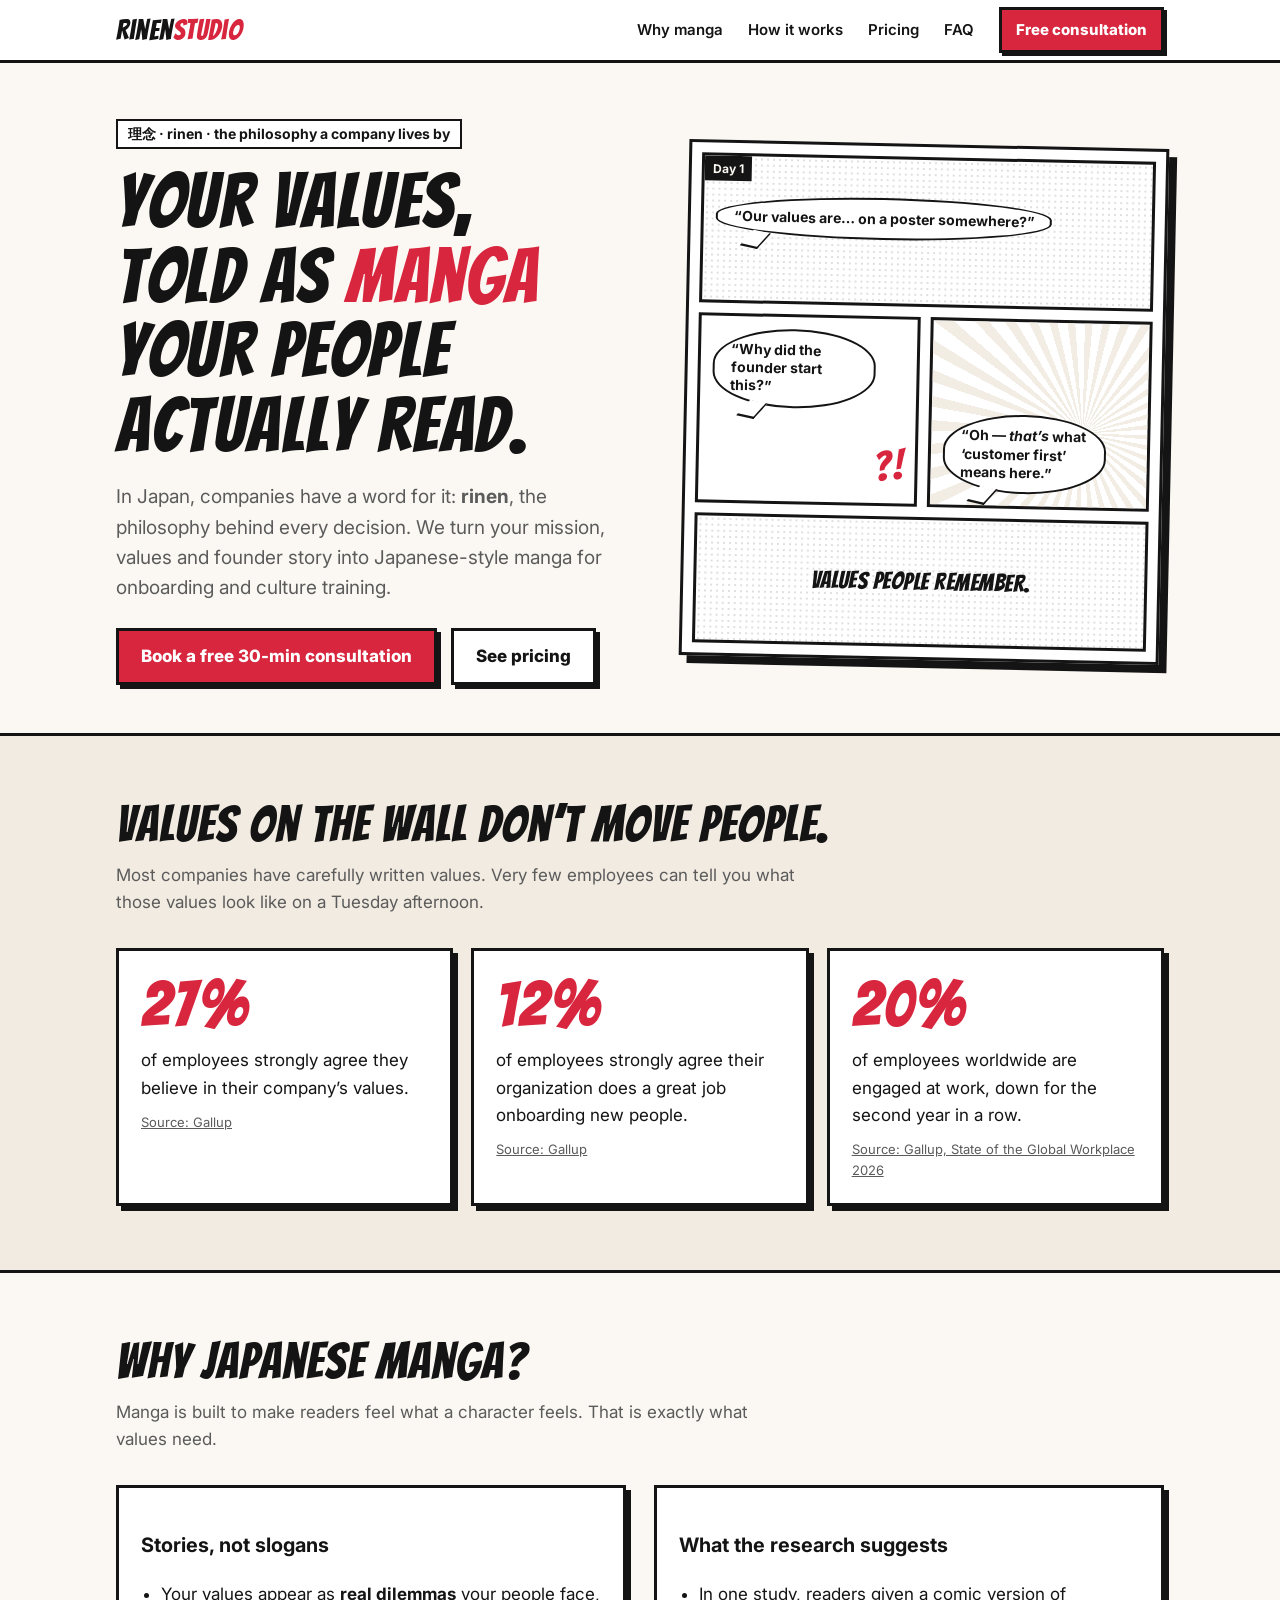
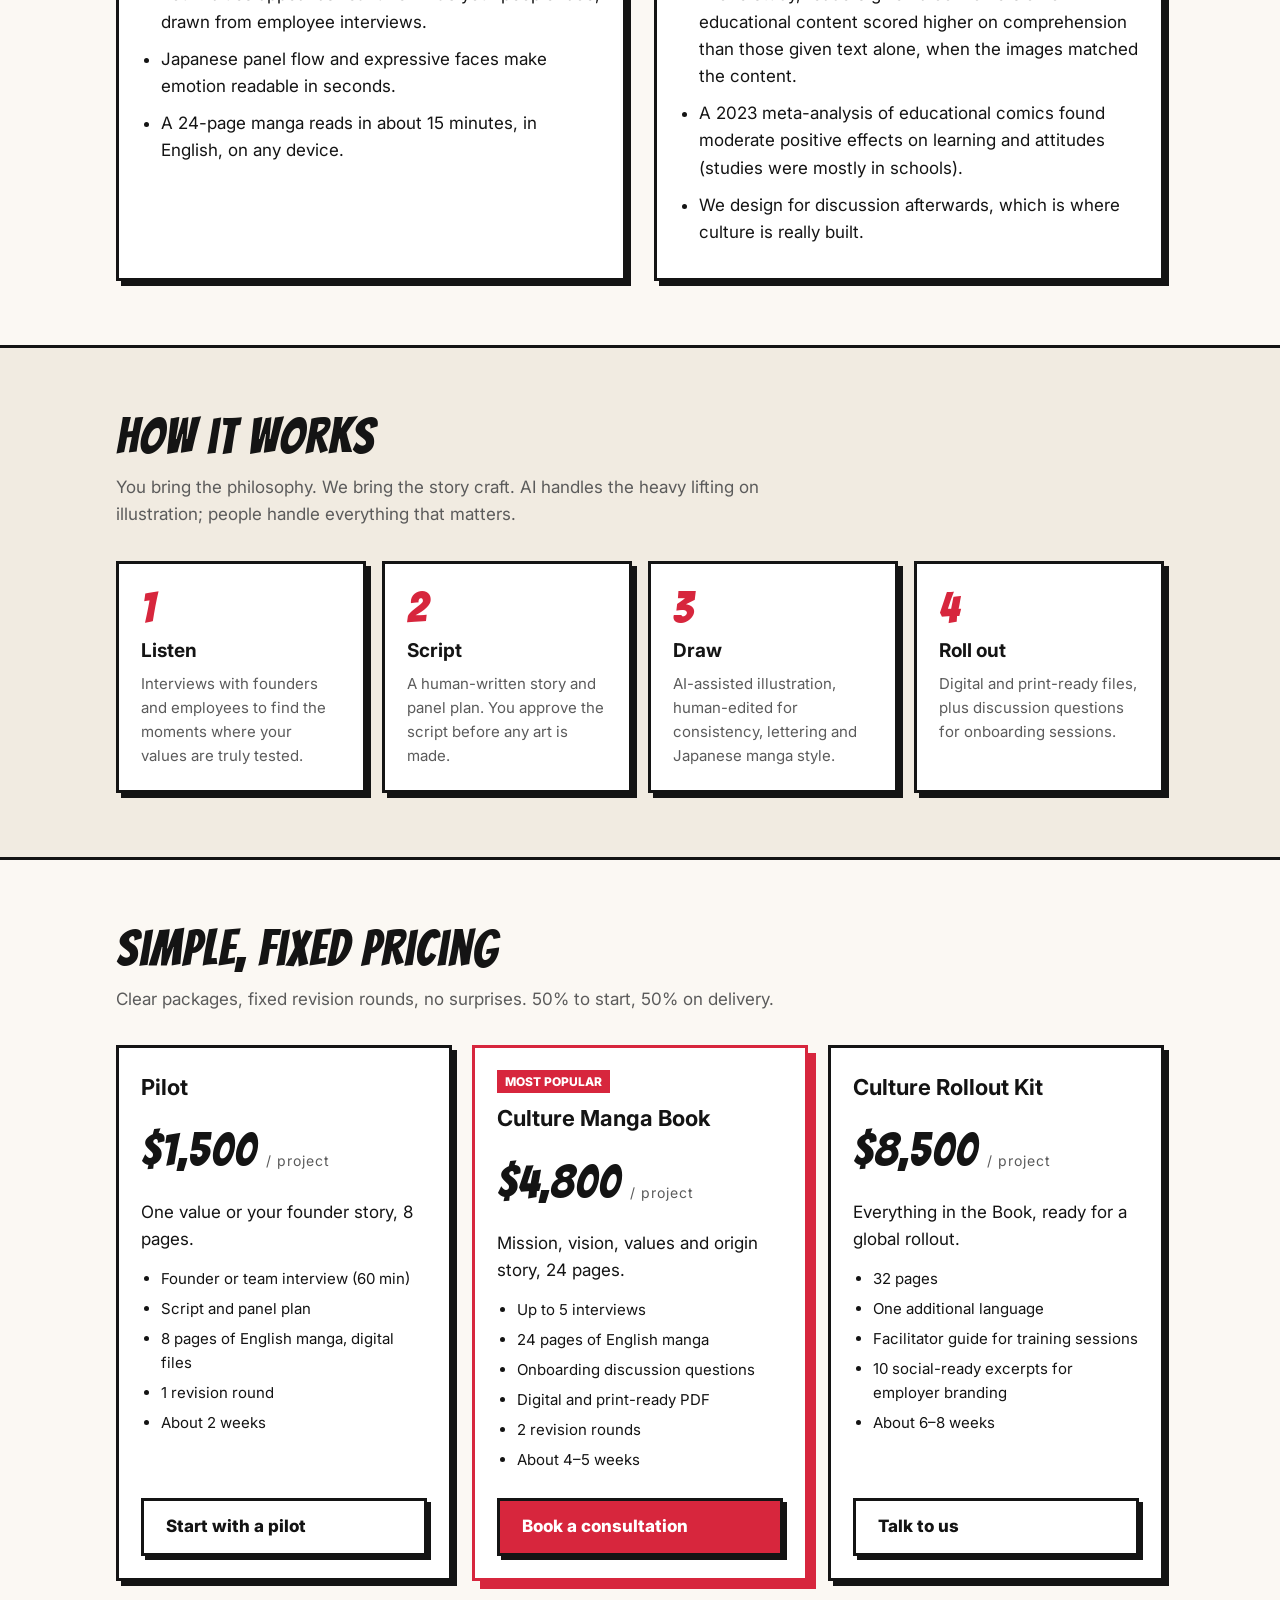
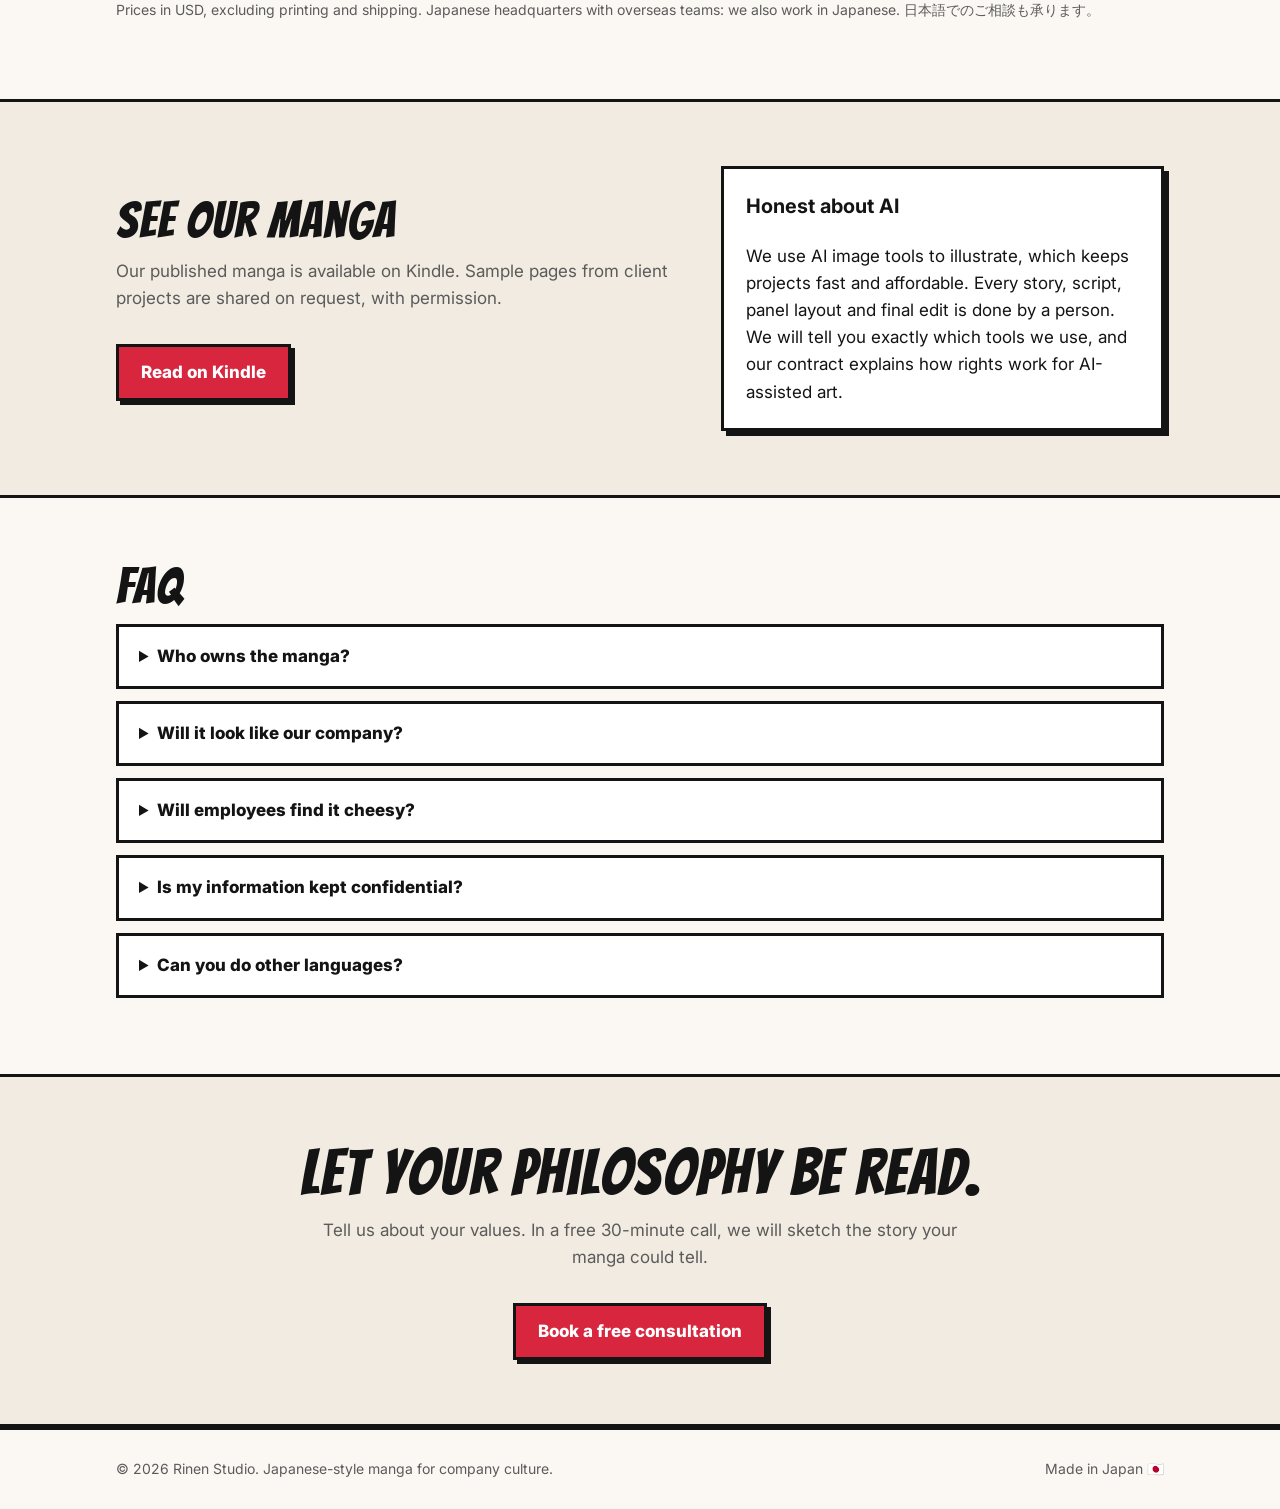
==== 理念マンガ海外事業/lp/index.html @ a6b968f8 "feat: 理念マンガ海外事業の事業計画・英語LP・発信コンテンツ・調査メモを追加 Co-Authored-By: Claude Opus 5.5 <noreply@anthropic.com> Cl" ====
<!doctype html>
<html lang="en">
<head>
<meta charset="utf-8">
<meta name="viewport" content="width=device-width, initial-scale=1">
<title>Rinen Studio</title>
<meta name="description" content="Rinen Studio turns your mission, values and founder story into Japanese-style manga for onboarding and culture training.">
<meta property="og:title" content="Rinen Studio — Your company philosophy, as manga">
<meta property="og:description" content="Japanese-style manga that helps employees understand, remember and talk about your values.">
<meta property="og:type" content="website">
<link rel="preconnect" href="https://fonts.googleapis.com">
<link rel="preconnect" href="https://fonts.gstatic.com" crossorigin>
<link href="https://fonts.googleapis.com/css2?family=Bangers&family=Inter:wght@400;600;800&display=swap" rel="stylesheet">
<style>
  /* ==== Replace these two links before publishing ==== */
  /* FORM_URL  : your external form (Google Forms, Tally, etc.) */
  /* KINDLE_URL: your Kindle author page or a sample book      */

  :root {
    --bg: #fbf8f3;
    --surface: #ffffff;
    --ink: #141414;
    --muted: #5b5b5b;
    --line: #141414;
    --accent: #d7263d;
    --accent-ink: #ffffff;
    --soft: #f1ebe1;
    --tone: radial-gradient(#14141422 1px, transparent 1.2px);
  }
  @media (prefers-color-scheme: dark) {
    :root:not([data-theme="light"]) {
      --bg: #121212;
      --surface: #1c1c1c;
      --ink: #f2efe9;
      --muted: #b4b0a8;
      --line: #f2efe9;
      --accent: #ff4d5e;
      --accent-ink: #121212;
      --soft: #24221f;
      --tone: radial-gradient(#f2efe922 1px, transparent 1.2px);
    }
  }
  :root[data-theme="dark"] {
    --bg: #121212;
    --surface: #1c1c1c;
    --ink: #f2efe9;
    --muted: #b4b0a8;
    --line: #f2efe9;
    --accent: #ff4d5e;
    --accent-ink: #121212;
    --soft: #24221f;
    --tone: radial-gradient(#f2efe922 1px, transparent 1.2px);
  }

  * { box-sizing: border-box; }
  html { scroll-behavior: smooth; }
  body {
    margin: 0;
    background: var(--bg);
    color: var(--ink);
    font: 17px/1.6 Inter, system-ui, -apple-system, "Segoe UI", sans-serif;
  }
  a { color: inherit; }
  .wrap { max-width: 1080px; margin: 0 auto; padding: 0 16px; }
  .display { font-family: Bangers, Impact, sans-serif; letter-spacing: .02em; font-weight: 400; }

  /* Header */
  header { border-bottom: 3px solid var(--line); background: var(--surface); position: sticky; top: 0; z-index: 10; }
  header .wrap { display: flex; align-items: center; justify-content: space-between; height: 60px; }
  .logo { font-size: 28px; text-decoration: none; }
  .logo span { color: var(--accent); }
  nav a { margin-left: 20px; text-decoration: none; font-weight: 600; font-size: 15px; }
  nav a:hover { color: var(--accent); }
  @media (max-width: 720px) { nav a:not(.btn) { display: none; } }

  .btn {
    display: inline-block; background: var(--accent); color: var(--accent-ink);
    border: 3px solid var(--line); padding: 12px 22px; font-weight: 800; text-decoration: none;
    box-shadow: 4px 4px 0 var(--line); transition: transform .1s, box-shadow .1s;
  }
  .btn:hover { transform: translate(-2px, -2px); box-shadow: 6px 6px 0 var(--line); }
  nav .btn { padding: 8px 14px; box-shadow: 3px 3px 0 var(--line); }
  .btn.ghost { background: var(--surface); color: var(--ink); }

  /* Hero: manga page layout */
  .hero { padding: 56px 0 48px; }
  .hero-grid { display: grid; grid-template-columns: 1.1fr 1fr; gap: 40px; align-items: center; }
  @media (max-width: 860px) { .hero-grid { grid-template-columns: 1fr; } }
  .kicker { display: inline-block; border: 2px solid var(--line); padding: 2px 10px; font-weight: 700; font-size: 14px; background: var(--surface); }
  h1 { font-size: clamp(44px, 7vw, 76px); line-height: .98; margin: 16px 0; }
  h1 em { font-style: normal; color: var(--accent); }
  .lead { font-size: 19px; color: var(--muted); max-width: 34em; }
  .cta-row { display: flex; gap: 14px; flex-wrap: wrap; margin-top: 24px; }

  .page {
    display: grid; grid-template-columns: 1fr 1fr; grid-template-rows: 150px 190px 130px; gap: 10px;
    border: 3px solid var(--line); padding: 10px; background: var(--surface); transform: rotate(1.2deg);
    box-shadow: 8px 8px 0 var(--line);
  }
  .panel { border: 3px solid var(--line); position: relative; overflow: hidden; background: var(--surface); padding: 12px; }
  .panel.tone { background-image: var(--tone); background-size: 6px 6px; }
  .p1 { grid-column: 1 / 3; }
  .p4 { grid-column: 1 / 3; }
  .bubble {
    background: var(--surface); border: 2.5px solid var(--line); border-radius: 50% / 45%;
    padding: 10px 16px; font-weight: 700; font-size: 14px; line-height: 1.3; display: inline-block; max-width: 85%;
    position: relative;
  }
  .bubble::after {
    content: ""; position: absolute; bottom: -12px; left: 28px; width: 18px; height: 14px;
    background: var(--surface); border-right: 2.5px solid var(--line); border-bottom: 2.5px solid var(--line);
    transform: skewX(-35deg) rotate(10deg);
  }
  .caption { position: absolute; top: 0; left: 0; background: var(--ink); color: var(--bg); font-size: 12px; font-weight: 700; padding: 3px 8px; }
  .sfx { position: absolute; right: 10px; bottom: 6px; font-size: 40px; color: var(--accent); transform: rotate(-8deg); }
  .speed { position: absolute; inset: 0; background: repeating-conic-gradient(from 0deg at 70% 60%, var(--soft) 0 4deg, transparent 4deg 9deg); opacity: .9; }
  .p3 .bubble, .p4 .bubble { position: relative; z-index: 1; }
  .p3 { display: flex; align-items: flex-end; }
  .p4 { display: flex; align-items: center; justify-content: center; text-align: center; }
  .p4 strong { font-size: 24px; position: relative; z-index: 1; }

  /* Sections */
  section { padding: 64px 0; }
  section.alt { background: var(--soft); border-top: 3px solid var(--line); border-bottom: 3px solid var(--line); }
  h2 { font-size: clamp(34px, 5vw, 50px); line-height: 1; margin: 0 0 12px; }
  .sub { color: var(--muted); max-width: 40em; margin: 0 0 32px; }

  .stats { display: grid; grid-template-columns: repeat(3, 1fr); gap: 18px; }
  @media (max-width: 760px) { .stats { grid-template-columns: 1fr; } }
  .card { background: var(--surface); border: 3px solid var(--line); padding: 22px; box-shadow: 5px 5px 0 var(--line); }
  .stat { font-size: 64px; line-height: 1; color: var(--accent); }
  .card p { margin: 10px 0 0; }
  .src { font-size: 13px; color: var(--muted); margin-top: 10px; display: block; }

  .two { display: grid; grid-template-columns: 1fr 1fr; gap: 28px; }
  @media (max-width: 760px) { .two { grid-template-columns: 1fr; } }
  .two ul { padding-left: 20px; margin: 0; }
  .two li { margin-bottom: 10px; }

  .steps { display: grid; grid-template-columns: repeat(4, 1fr); gap: 16px; counter-reset: s; }
  @media (max-width: 860px) { .steps { grid-template-columns: 1fr 1fr; } }
  @media (max-width: 520px) { .steps { grid-template-columns: 1fr; } }
  .step { counter-increment: s; }
  .step::before { content: counter(s); font-family: Bangers, Impact, sans-serif; font-size: 44px; color: var(--accent); line-height: 1; display: block; }
  .step h3 { margin: 6px 0 6px; font-size: 19px; }
  .step p { margin: 0; color: var(--muted); font-size: 15px; }

  .plans { display: grid; grid-template-columns: repeat(3, 1fr); gap: 20px; align-items: stretch; }
  @media (max-width: 860px) { .plans { grid-template-columns: 1fr; } }
  .plan { display: flex; flex-direction: column; }
  .plan.featured { border-color: var(--accent); box-shadow: 8px 8px 0 var(--accent); }
  .plan .tag { align-self: flex-start; background: var(--accent); color: var(--accent-ink); font-size: 12px; font-weight: 800; padding: 2px 8px; margin-bottom: 8px; }
  .plan h3 { margin: 0; font-size: 22px; }
  .price { font-size: 46px; margin: 8px 0 2px; }
  .price small { font-family: Inter, sans-serif; font-size: 14px; color: var(--muted); }
  .plan ul { padding-left: 20px; margin: 14px 0 20px; flex: 1; }
  .plan li { margin-bottom: 6px; font-size: 15px; }
  .note { font-size: 14px; color: var(--muted); margin-top: 18px; }

  .portfolio { display: grid; grid-template-columns: 1.3fr 1fr; gap: 28px; align-items: center; }
  @media (max-width: 760px) { .portfolio { grid-template-columns: 1fr; } }

  details { background: var(--surface); border: 3px solid var(--line); padding: 16px 20px; margin-bottom: 12px; }
  summary { font-weight: 800; cursor: pointer; }
  details p { margin: 10px 0 0; color: var(--muted); }

  .final { text-align: center; }
  .final h2 { font-size: clamp(40px, 6vw, 64px); }
  footer { border-top: 3px solid var(--line); padding: 28px 0; font-size: 14px; color: var(--muted); }
  footer .wrap { display: flex; justify-content: space-between; flex-wrap: wrap; gap: 10px; }
</style>
</head>
<body>

<header>
  <div class="wrap">
    <a class="logo display" href="#top">Rinen<span>Studio</span></a>
    <nav>
      <a href="#why">Why manga</a>
      <a href="#how">How it works</a>
      <a href="#pricing">Pricing</a>
      <a href="#faq">FAQ</a>
      <a class="btn" href="FORM_URL" target="_blank" rel="noopener">Free consultation</a>
    </nav>
  </div>
</header>

<main id="top">
  <!-- HERO -->
  <div class="hero">
    <div class="wrap hero-grid">
      <div>
        <span class="kicker">理念 · rinen · the philosophy a company lives by</span>
        <h1 class="display">Your values,<br>told as <em>manga</em><br>your people actually read.</h1>
        <p class="lead">In Japan, companies have a word for it: <strong>rinen</strong>, the philosophy behind every decision. We turn your mission, values and founder story into Japanese-style manga for onboarding and culture training.</p>
        <div class="cta-row">
          <a class="btn" href="FORM_URL" target="_blank" rel="noopener">Book a free 30-min consultation</a>
          <a class="btn ghost" href="#pricing">See pricing</a>
        </div>
      </div>
      <div class="page" aria-hidden="true">
        <div class="panel p1 tone"><span class="caption">Day 1</span><br><span class="bubble">“Our values are… on a poster somewhere?”</span></div>
        <div class="panel p2"><span class="bubble">“Why did the founder start this?”</span><span class="sfx display">?!</span></div>
        <div class="panel p3"><div class="speed"></div><span class="bubble">“Oh — <em>that’s</em> what ‘customer first’ means here.”</span></div>
        <div class="panel p4 tone"><strong class="display">Values people remember.</strong></div>
      </div>
    </div>
  </div>

  <!-- PROBLEM -->
  <section class="alt" id="problem">
    <div class="wrap">
      <h2 class="display">Values on the wall don’t move people.</h2>
      <p class="sub">Most companies have carefully written values. Very few employees can tell you what those values look like on a Tuesday afternoon.</p>
      <div class="stats">
        <div class="card">
          <div class="stat display">27%</div>
          <p>of employees strongly agree they believe in their company’s values.</p>
          <a class="src" href="https://www.gallup.com/workplace/243434/time-core-values-audit.aspx" target="_blank" rel="noopener">Source: Gallup</a>
        </div>
        <div class="card">
          <div class="stat display">12%</div>
          <p>of employees strongly agree their organization does a great job onboarding new people.</p>
          <a class="src" href="https://www.gallup.com/workplace/247172/problems-onboarding-program.aspx" target="_blank" rel="noopener">Source: Gallup</a>
        </div>
        <div class="card">
          <div class="stat display">20%</div>
          <p>of employees worldwide are engaged at work, down for the second year in a row.</p>
          <a class="src" href="https://www.gallup.com/file/workplace/712607/SOGW_Global-Press-Release-2026-04.pdf" target="_blank" rel="noopener">Source: Gallup, State of the Global Workplace 2026</a>
        </div>
      </div>
    </div>
  </section>

  <!-- WHY MANGA -->
  <section id="why">
    <div class="wrap">
      <h2 class="display">Why Japanese manga?</h2>
      <p class="sub">Manga is built to make readers feel what a character feels. That is exactly what values need.</p>
      <div class="two">
        <div class="card">
          <h3>Stories, not slogans</h3>
          <ul>
            <li>Your values appear as <strong>real dilemmas</strong> your people face, drawn from employee interviews.</li>
            <li>Japanese panel flow and expressive faces make emotion readable in seconds.</li>
            <li>A 24-page manga reads in about 15 minutes, in English, on any device.</li>
          </ul>
        </div>
        <div class="card">
          <h3>What the research suggests</h3>
          <ul>
            <li>In one study, readers given a comic version of educational content scored higher on comprehension than those given text alone, when the images matched the content.</li>
            <li>A 2023 meta-analysis of educational comics found moderate positive effects on learning and attitudes (studies were mostly in schools).</li>
            <li>We design for discussion afterwards, which is where culture is really built.</li>
          </ul>
        </div>
      </div>
    </div>
  </section>

  <!-- HOW IT WORKS -->
  <section class="alt" id="how">
    <div class="wrap">
      <h2 class="display">How it works</h2>
      <p class="sub">You bring the philosophy. We bring the story craft. AI handles the heavy lifting on illustration; people handle everything that matters.</p>
      <div class="steps">
        <div class="card step"><h3>Listen</h3><p>Interviews with founders and employees to find the moments where your values are truly tested.</p></div>
        <div class="card step"><h3>Script</h3><p>A human-written story and panel plan. You approve the script before any art is made.</p></div>
        <div class="card step"><h3>Draw</h3><p>AI-assisted illustration, human-edited for consistency, lettering and Japanese manga style.</p></div>
        <div class="card step"><h3>Roll out</h3><p>Digital and print-ready files, plus discussion questions for onboarding sessions.</p></div>
      </div>
    </div>
  </section>

  <!-- PRICING -->
  <section id="pricing">
    <div class="wrap">
      <h2 class="display">Simple, fixed pricing</h2>
      <p class="sub">Clear packages, fixed revision rounds, no surprises. 50% to start, 50% on delivery.</p>
      <div class="plans">
        <div class="card plan">
          <h3>Pilot</h3>
          <div class="price display">$1,500 <small>/ project</small></div>
          <p>One value or your founder story, 8 pages.</p>
          <ul>
            <li>Founder or team interview (60 min)</li>
            <li>Script and panel plan</li>
            <li>8 pages of English manga, digital files</li>
            <li>1 revision round</li>
            <li>About 2 weeks</li>
          </ul>
          <a class="btn ghost" href="FORM_URL" target="_blank" rel="noopener">Start with a pilot</a>
        </div>
        <div class="card plan featured">
          <span class="tag">MOST POPULAR</span>
          <h3>Culture Manga Book</h3>
          <div class="price display">$4,800 <small>/ project</small></div>
          <p>Mission, vision, values and origin story, 24 pages.</p>
          <ul>
            <li>Up to 5 interviews</li>
            <li>24 pages of English manga</li>
            <li>Onboarding discussion questions</li>
            <li>Digital and print-ready PDF</li>
            <li>2 revision rounds</li>
            <li>About 4–5 weeks</li>
          </ul>
          <a class="btn" href="FORM_URL" target="_blank" rel="noopener">Book a consultation</a>
        </div>
        <div class="card plan">
          <h3>Culture Rollout Kit</h3>
          <div class="price display">$8,500 <small>/ project</small></div>
          <p>Everything in the Book, ready for a global rollout.</p>
          <ul>
            <li>32 pages</li>
            <li>One additional language</li>
            <li>Facilitator guide for training sessions</li>
            <li>10 social-ready excerpts for employer branding</li>
            <li>About 6–8 weeks</li>
          </ul>
          <a class="btn ghost" href="FORM_URL" target="_blank" rel="noopener">Talk to us</a>
        </div>
      </div>
      <p class="note">Prices in USD, excluding printing and shipping. Japanese headquarters with overseas teams: we also work in Japanese. 日本語でのご相談も承ります。</p>
    </div>
  </section>

  <!-- PORTFOLIO -->
  <section class="alt" id="work">
    <div class="wrap portfolio">
      <div>
        <h2 class="display">See our manga</h2>
        <p class="sub">Our published manga is available on Kindle. Sample pages from client projects are shared on request, with permission.</p>
        <a class="btn" href="KINDLE_URL" target="_blank" rel="noopener">Read on Kindle</a>
      </div>
      <div class="card">
        <h3 style="margin-top:0">Honest about AI</h3>
        <p>We use AI image tools to illustrate, which keeps projects fast and affordable. Every story, script, panel layout and final edit is done by a person. We will tell you exactly which tools we use, and our contract explains how rights work for AI-assisted art.</p>
      </div>
    </div>
  </section>

  <!-- FAQ -->
  <section id="faq">
    <div class="wrap">
      <h2 class="display">FAQ</h2>
      <details>
        <summary>Who owns the manga?</summary>
        <p>You do, to the fullest extent the law allows. We transfer rights to everything people create: the story, script, panel layout and edits. Under current US Copyright Office guidance, purely AI-generated images may not be protected by copyright on their own. We explain this clearly in the contract before you sign.</p>
      </details>
      <details>
        <summary>Will it look like our company?</summary>
        <p>Yes. We base characters and scenes on your workplace (office, factory floor, store, field) and your real situations. We never copy existing manga characters or depict real people without written consent.</p>
      </details>
      <details>
        <summary>Will employees find it cheesy?</summary>
        <p>Not if it is honest. We build stories from real employee interviews, with characters who struggle and make mistakes, rather than perfect heroes reciting slogans.</p>
      </details>
      <details>
        <summary>Is my information kept confidential?</summary>
        <p>Yes. We sign an NDA on request and only put your materials into AI tools with your consent.</p>
      </details>
      <details>
        <summary>Can you do other languages?</summary>
        <p>English is standard. The Rollout Kit includes one more language, and Japanese is always available.</p>
      </details>
    </div>
  </section>

  <!-- FINAL CTA -->
  <section class="alt final">
    <div class="wrap">
      <h2 class="display">Let your philosophy be read.</h2>
      <p class="sub" style="margin-left:auto;margin-right:auto">Tell us about your values. In a free 30-minute call, we will sketch the story your manga could tell.</p>
      <a class="btn" href="FORM_URL" target="_blank" rel="noopener">Book a free consultation</a>
    </div>
  </section>
</main>

<footer>
  <div class="wrap">
    <span>© 2026 Rinen Studio. Japanese-style manga for company culture.</span>
    <span>Made in Japan 🇯🇵</span>
  </div>
</footer>

</body>
</html>
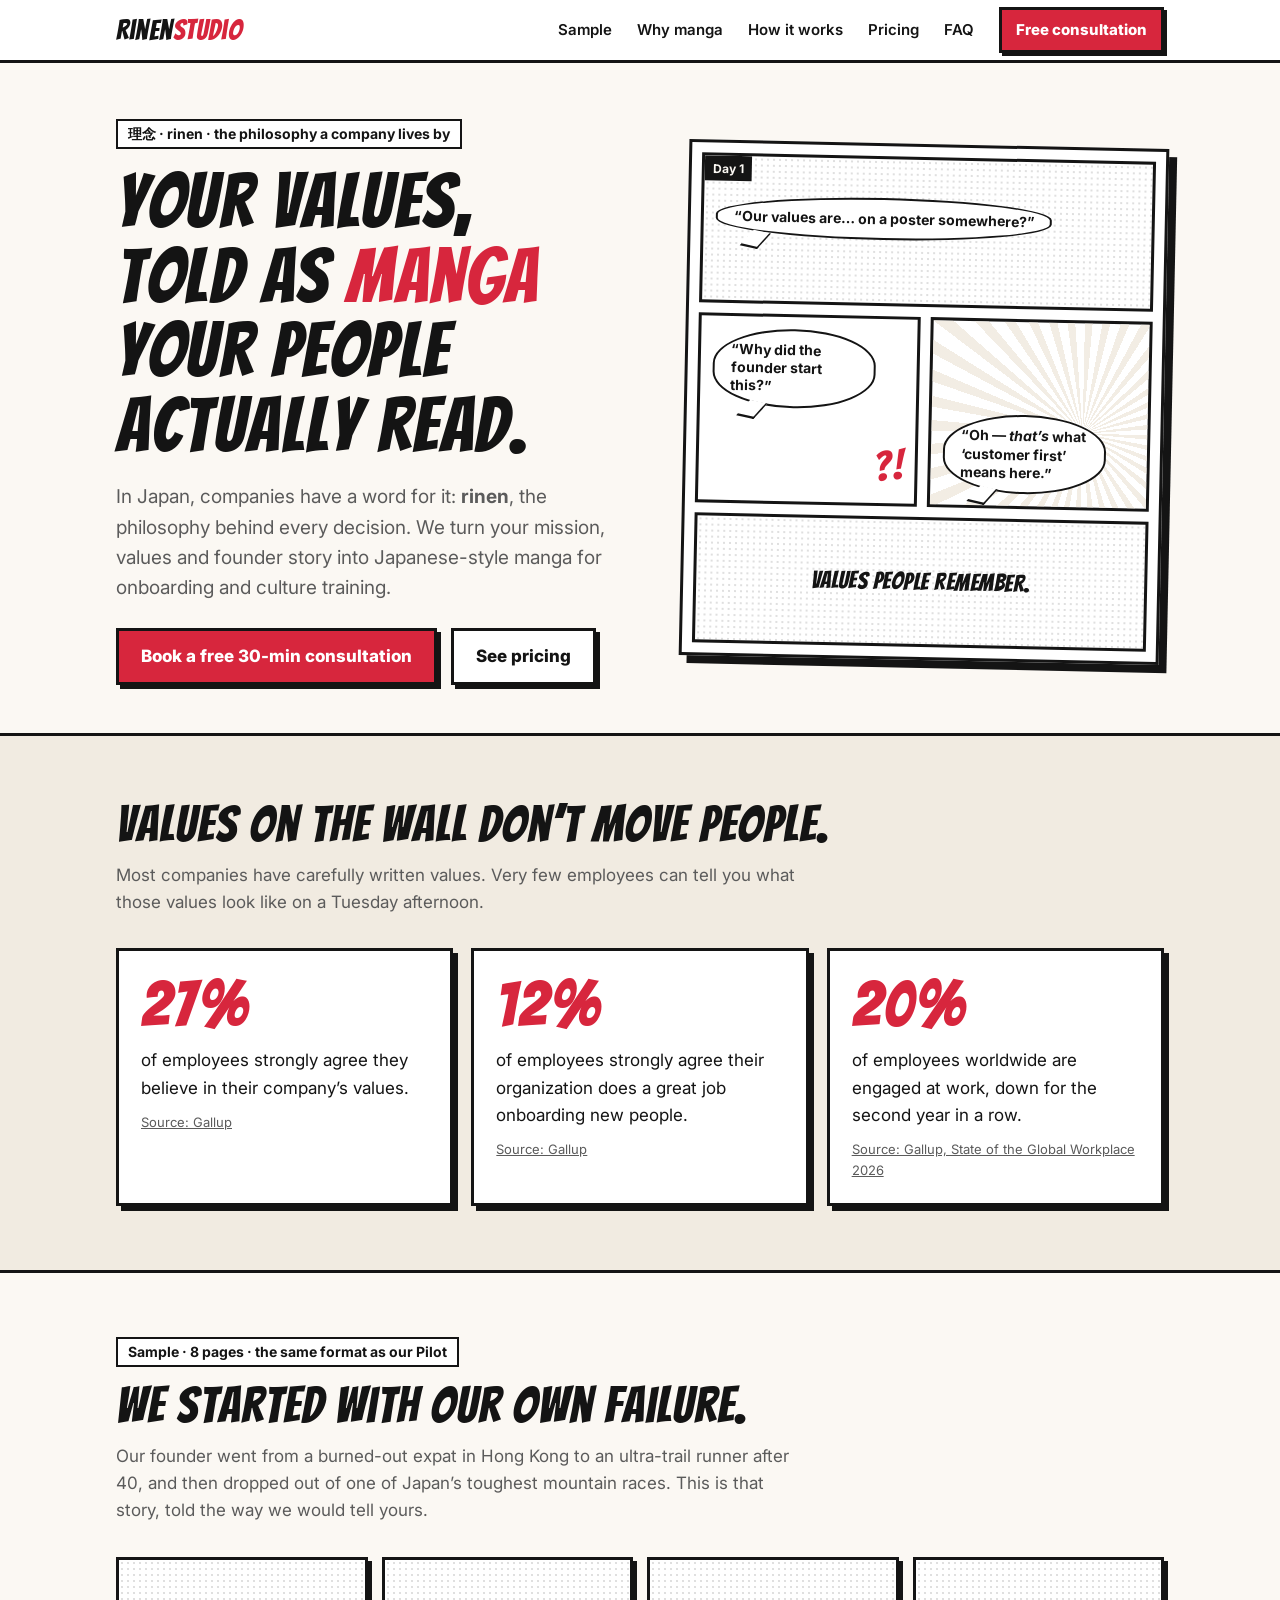
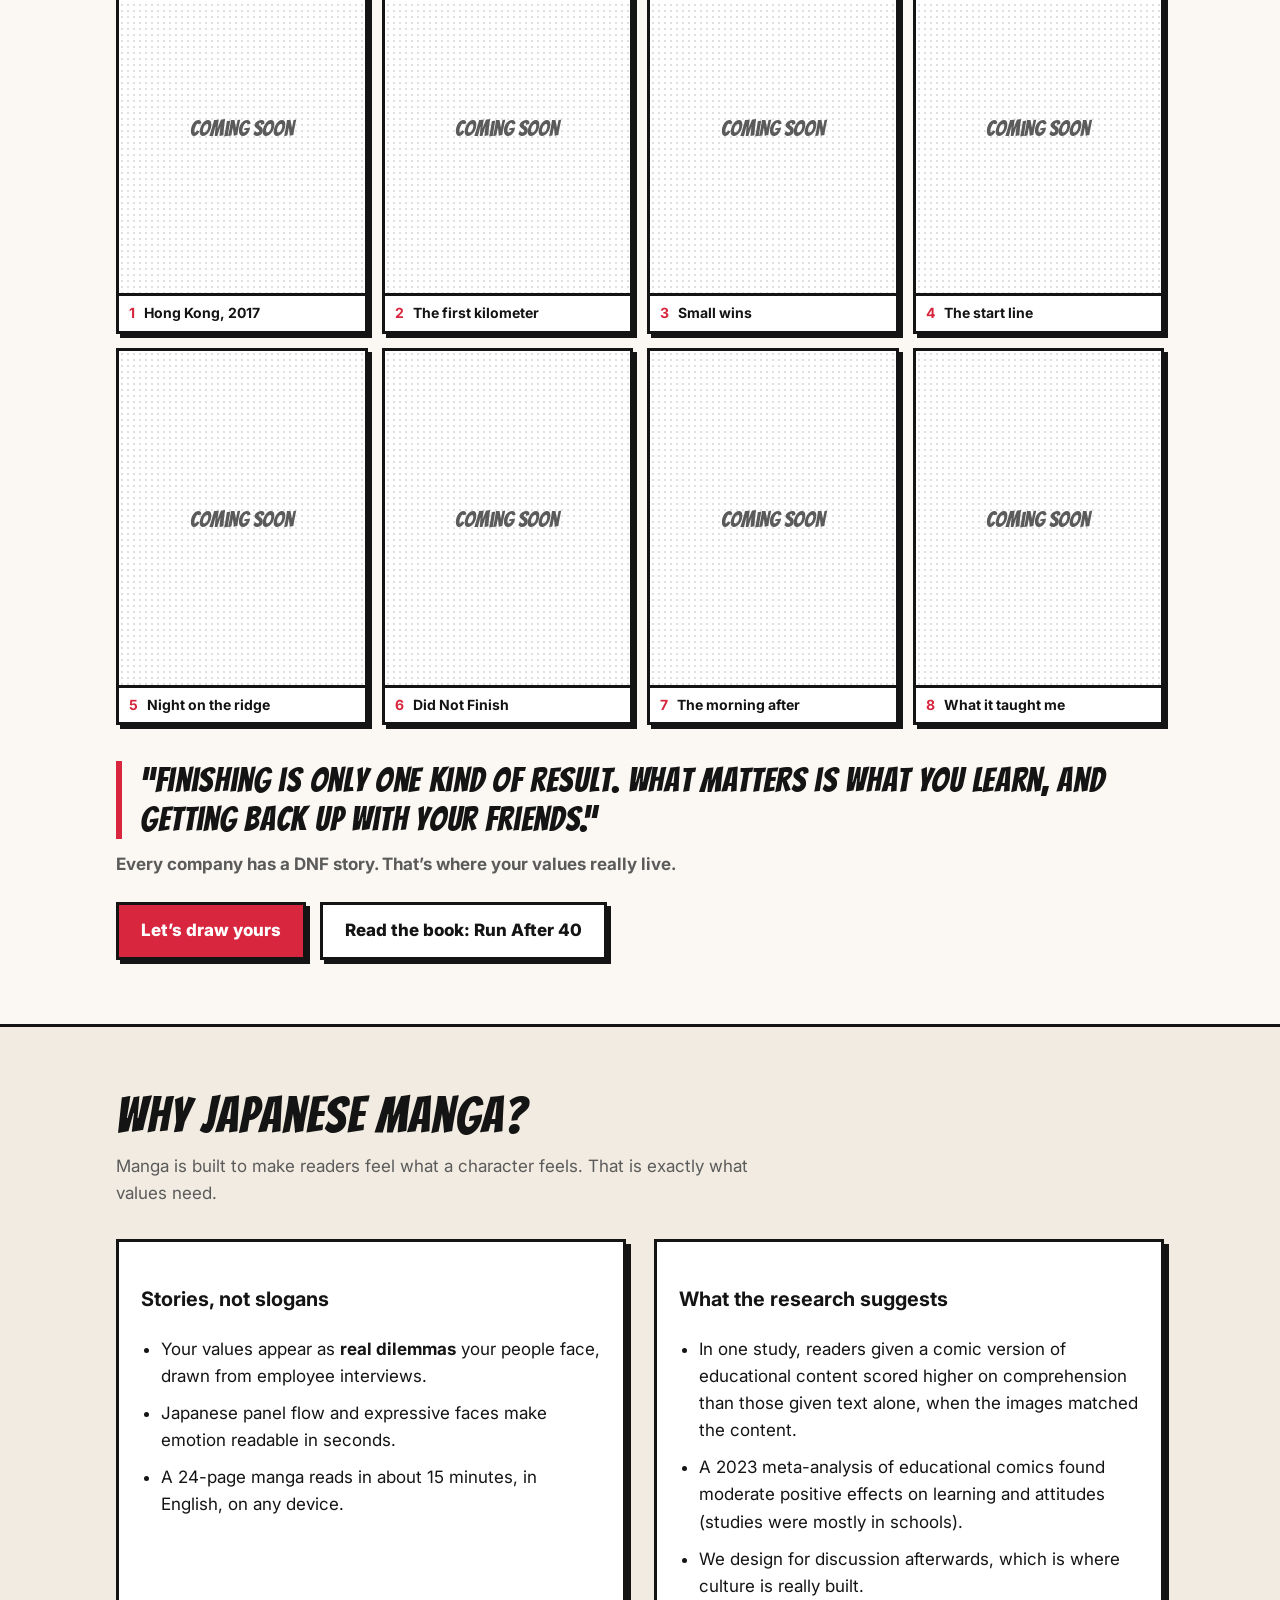
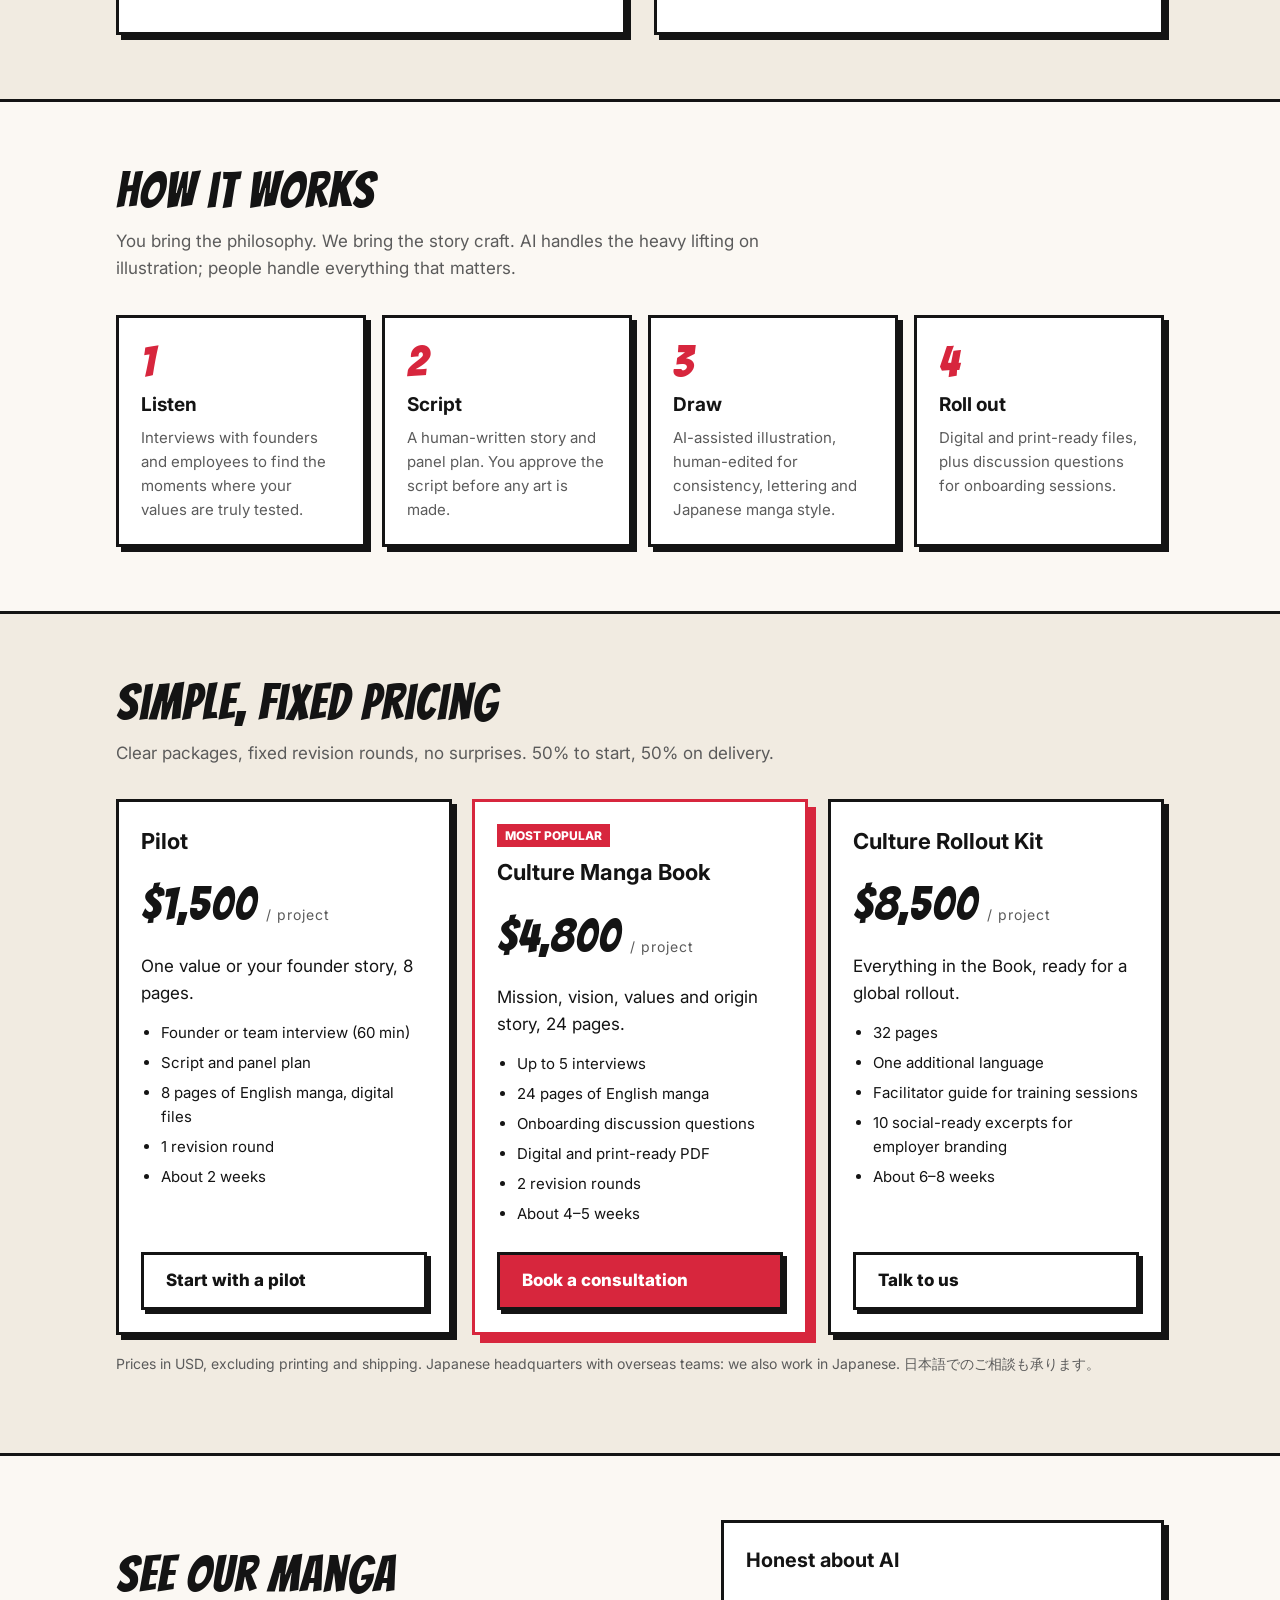
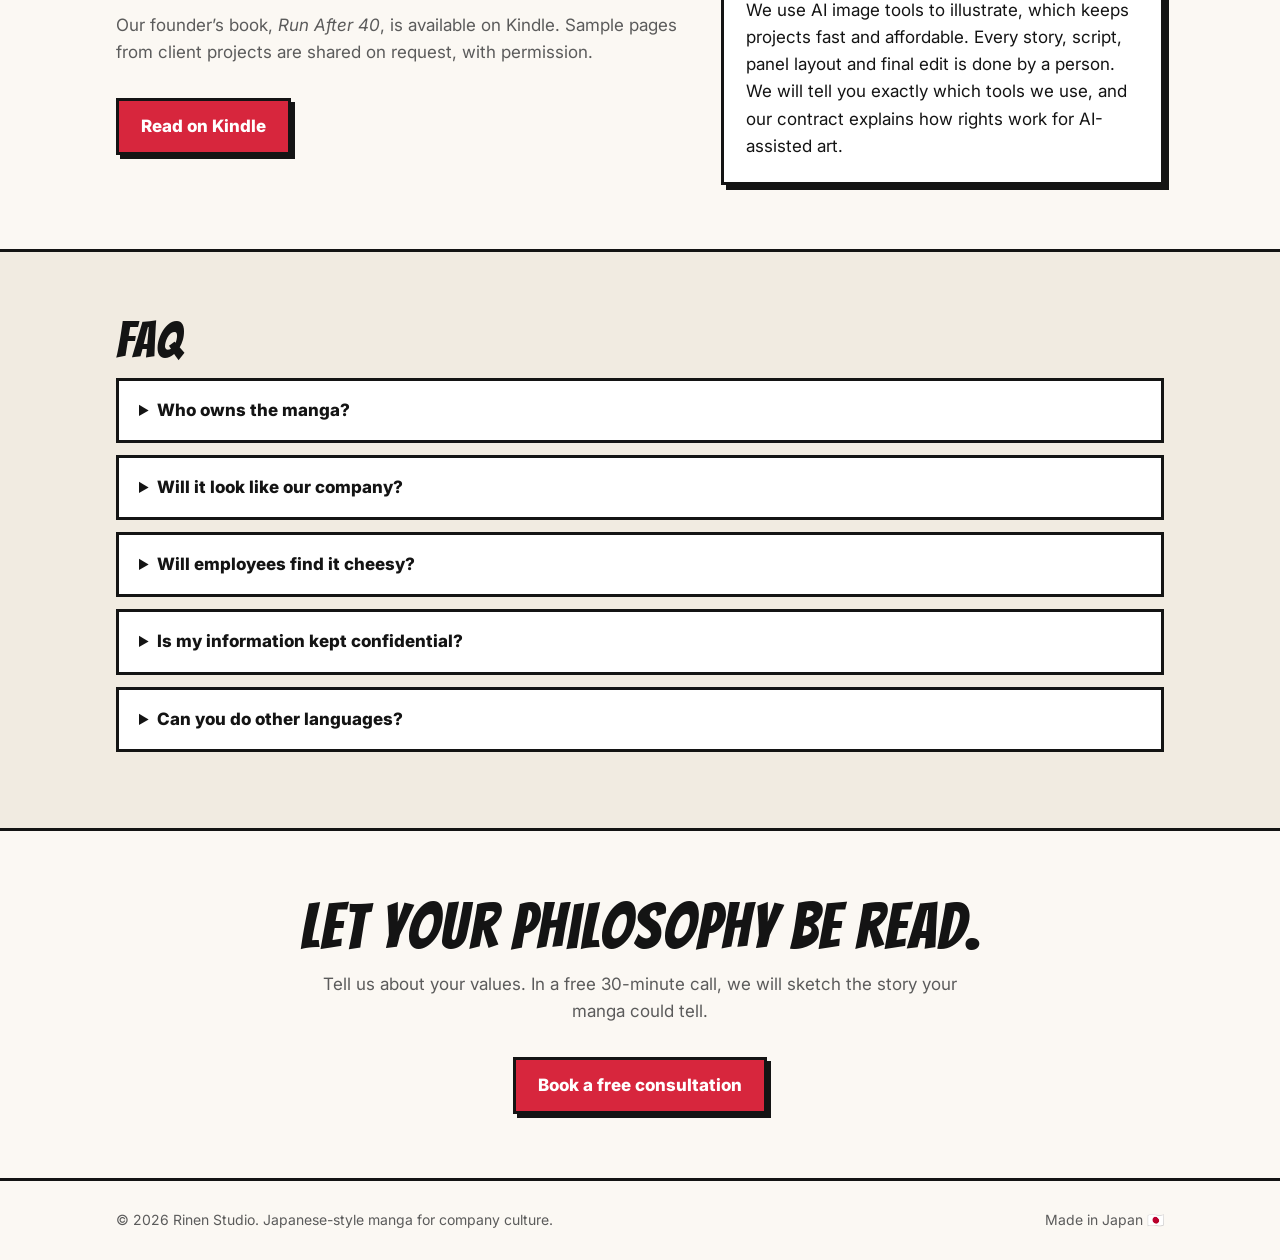
==== commit 2aedea61: "feat: Run After 40サンプルマンガのネームとLPのサンプル欄を追加 Co-Authored-By: Claude Opus 5.5 <noreply@anthropic.com> Cl" ====
--- a/理念マンガ海外事業/lp/index.html
+++ b/理念マンガ海外事業/lp/index.html
@@ -157,6 +157,21 @@
   .plan li { margin-bottom: 6px; font-size: 15px; }
   .note { font-size: 14px; color: var(--muted); margin-top: 18px; }
 
+  .sample-grid { display: grid; grid-template-columns: repeat(4, 1fr); gap: 14px; }
+  @media (max-width: 760px) { .sample-grid { grid-template-columns: repeat(2, 1fr); } }
+  .sp {
+    margin: 0; position: relative; aspect-ratio: 2 / 3; border: 3px solid var(--line); overflow: hidden;
+    background: var(--surface) var(--tone); background-size: 6px 6px; box-shadow: 4px 4px 0 var(--line);
+  }
+  .sp::before { content: "Coming soon"; position: absolute; inset: 0 0 34px; display: grid; place-items: center; font-family: Bangers, Impact, sans-serif; font-size: 22px; color: var(--muted); }
+  .sp img { position: absolute; inset: 0; width: 100%; height: 100%; object-fit: cover; }
+  .sp figcaption {
+    position: absolute; left: 0; right: 0; bottom: 0; background: var(--surface); border-top: 3px solid var(--line);
+    padding: 6px 10px; font-weight: 700; font-size: 14px;
+  }
+  .sp figcaption b { color: var(--accent); margin-right: 6px; }
+  .pull { font-size: clamp(24px, 3.4vw, 34px); line-height: 1.15; margin: 36px 0 12px; padding-left: 18px; border-left: 6px solid var(--accent); }
+
   .portfolio { display: grid; grid-template-columns: 1.3fr 1fr; gap: 28px; align-items: center; }
   @media (max-width: 760px) { .portfolio { grid-template-columns: 1fr; } }
 
@@ -176,6 +191,7 @@
   <div class="wrap">
     <a class="logo display" href="#top">Rinen<span>Studio</span></a>
     <nav>
+      <a href="#sample">Sample</a>
       <a href="#why">Why manga</a>
       <a href="#how">How it works</a>
       <a href="#pricing">Pricing</a>
@@ -232,8 +248,33 @@
     </div>
   </section>
 
+  <!-- SAMPLE: founder's own story -->
+  <section id="sample">
+    <div class="wrap">
+      <span class="kicker">Sample · 8 pages · the same format as our Pilot</span>
+      <h2 class="display" style="margin-top:14px">We started with our own failure.</h2>
+      <p class="sub">Our founder went from a burned-out expat in Hong Kong to an ultra-trail runner after 40, and then dropped out of one of Japan’s toughest mountain races. This is that story, told the way we would tell yours.</p>
+      <div class="sample-grid">
+        <figure class="sp"><img src="sample/p1.webp" alt="Page 1: Hong Kong, 2017" loading="lazy" onerror="this.remove()"><figcaption><b>1</b> Hong Kong, 2017</figcaption></figure>
+        <figure class="sp"><img src="sample/p2.webp" alt="Page 2: The first kilometer" loading="lazy" onerror="this.remove()"><figcaption><b>2</b> The first kilometer</figcaption></figure>
+        <figure class="sp"><img src="sample/p3.webp" alt="Page 3: Small wins" loading="lazy" onerror="this.remove()"><figcaption><b>3</b> Small wins</figcaption></figure>
+        <figure class="sp"><img src="sample/p4.webp" alt="Page 4: The start line" loading="lazy" onerror="this.remove()"><figcaption><b>4</b> The start line</figcaption></figure>
+        <figure class="sp"><img src="sample/p5.webp" alt="Page 5: Night on the ridge" loading="lazy" onerror="this.remove()"><figcaption><b>5</b> Night on the ridge</figcaption></figure>
+        <figure class="sp"><img src="sample/p6.webp" alt="Page 6: Did Not Finish" loading="lazy" onerror="this.remove()"><figcaption><b>6</b> Did Not Finish</figcaption></figure>
+        <figure class="sp"><img src="sample/p7.webp" alt="Page 7: The morning after" loading="lazy" onerror="this.remove()"><figcaption><b>7</b> The morning after</figcaption></figure>
+        <figure class="sp"><img src="sample/p8.webp" alt="Page 8: What it taught me" loading="lazy" onerror="this.remove()"><figcaption><b>8</b> What it taught me</figcaption></figure>
+      </div>
+      <blockquote class="pull display">“Finishing is only one kind of result. What matters is what you learn, and getting back up with your friends.”</blockquote>
+      <p class="sub" style="margin-bottom:0"><strong>Every company has a DNF story. That’s where your values really live.</strong></p>
+      <div class="cta-row">
+        <a class="btn" href="FORM_URL" target="_blank" rel="noopener">Let’s draw yours</a>
+        <a class="btn ghost" href="KINDLE_URL" target="_blank" rel="noopener">Read the book: Run After 40</a>
+      </div>
+    </div>
+  </section>
+
   <!-- WHY MANGA -->
-  <section id="why">
+  <section class="alt" id="why">
     <div class="wrap">
       <h2 class="display">Why Japanese manga?</h2>
       <p class="sub">Manga is built to make readers feel what a character feels. That is exactly what values need.</p>
@@ -259,7 +300,7 @@
   </section>
 
   <!-- HOW IT WORKS -->
-  <section class="alt" id="how">
+  <section id="how">
     <div class="wrap">
       <h2 class="display">How it works</h2>
       <p class="sub">You bring the philosophy. We bring the story craft. AI handles the heavy lifting on illustration; people handle everything that matters.</p>
@@ -273,7 +314,7 @@
   </section>
 
   <!-- PRICING -->
-  <section id="pricing">
+  <section class="alt" id="pricing">
     <div class="wrap">
       <h2 class="display">Simple, fixed pricing</h2>
       <p class="sub">Clear packages, fixed revision rounds, no surprises. 50% to start, 50% on delivery.</p>
@@ -325,11 +366,11 @@
   </section>
 
   <!-- PORTFOLIO -->
-  <section class="alt" id="work">
+  <section id="work">
     <div class="wrap portfolio">
       <div>
         <h2 class="display">See our manga</h2>
-        <p class="sub">Our published manga is available on Kindle. Sample pages from client projects are shared on request, with permission.</p>
+        <p class="sub">Our founder’s book, <em>Run After 40</em>, is available on Kindle. Sample pages from client projects are shared on request, with permission.</p>
         <a class="btn" href="KINDLE_URL" target="_blank" rel="noopener">Read on Kindle</a>
       </div>
       <div class="card">
@@ -340,7 +381,7 @@
   </section>
 
   <!-- FAQ -->
-  <section id="faq">
+  <section class="alt" id="faq">
     <div class="wrap">
       <h2 class="display">FAQ</h2>
       <details>
@@ -367,7 +408,7 @@
   </section>
 
   <!-- FINAL CTA -->
-  <section class="alt final">
+  <section class="final">
     <div class="wrap">
       <h2 class="display">Let your philosophy be read.</h2>
       <p class="sub" style="margin-left:auto;margin-right:auto">Tell us about your values. In a free 30-minute call, we will sketch the story your manga could tell.</p>
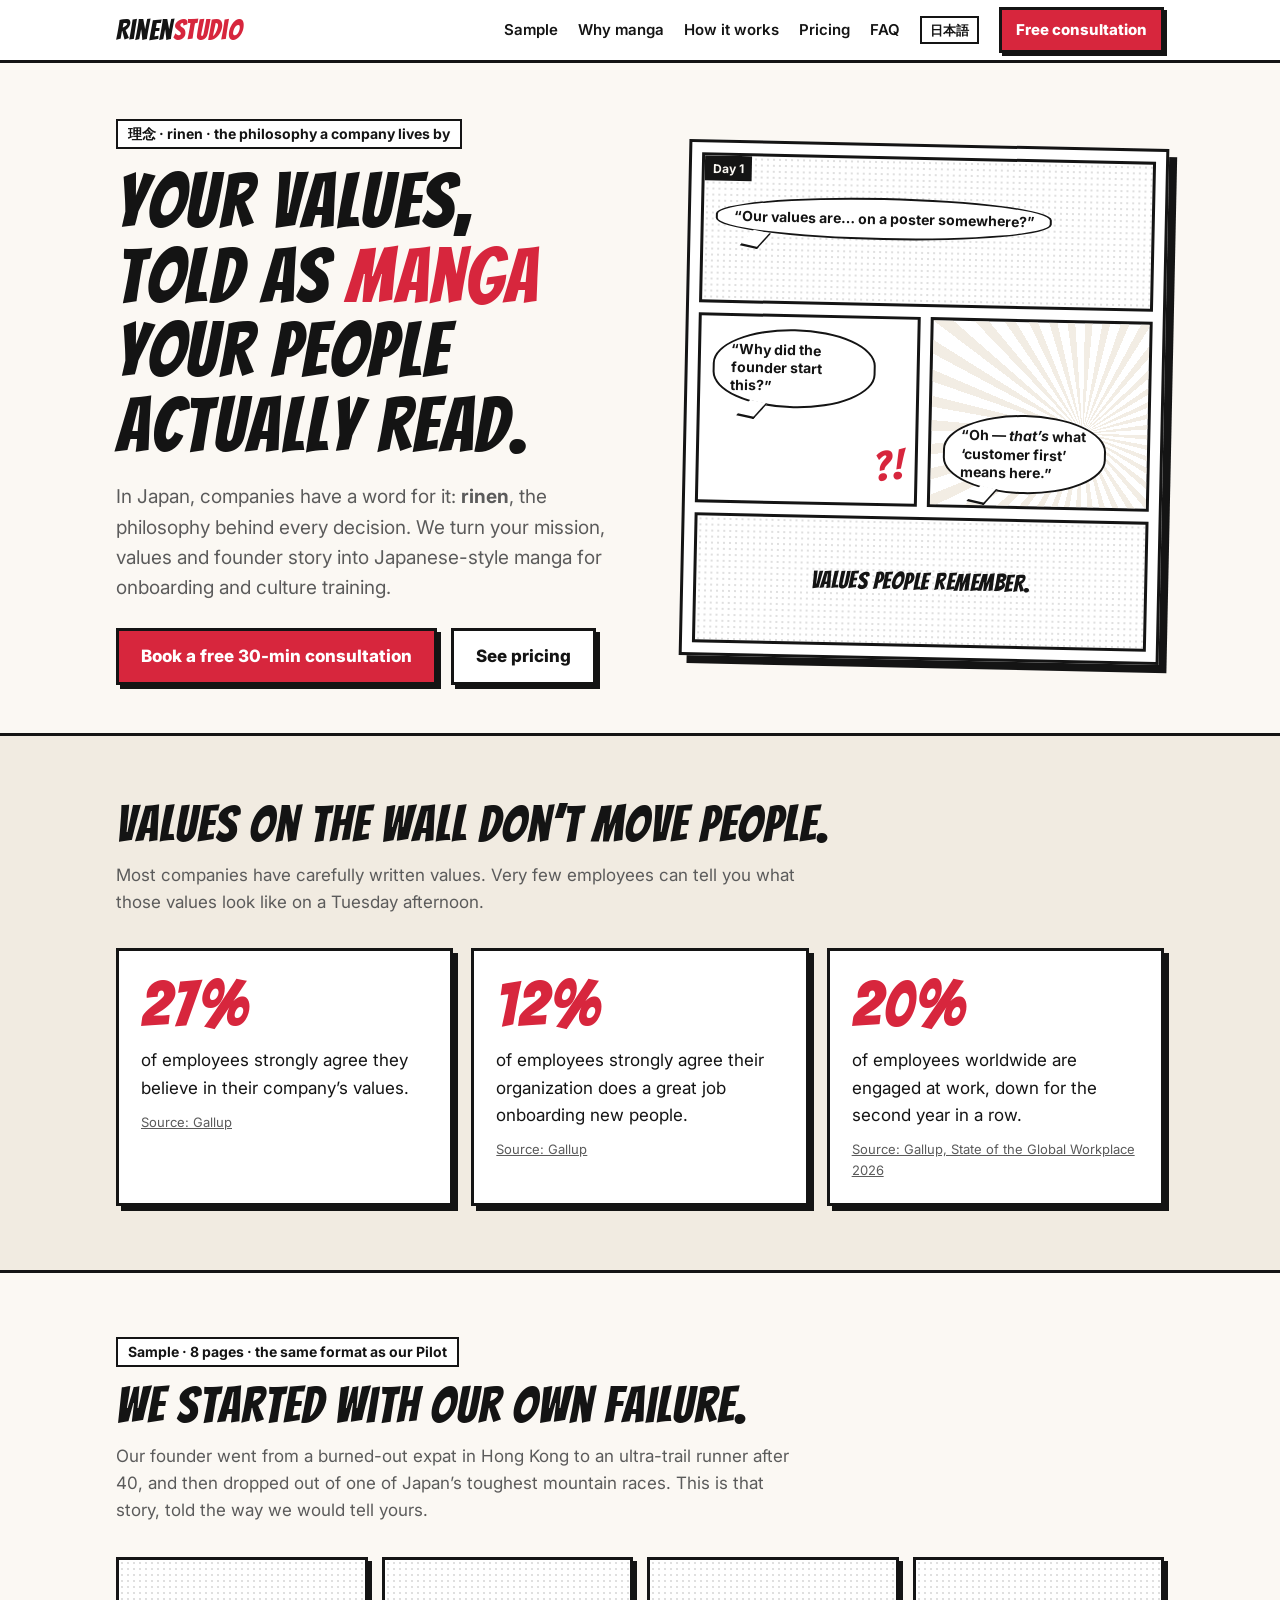
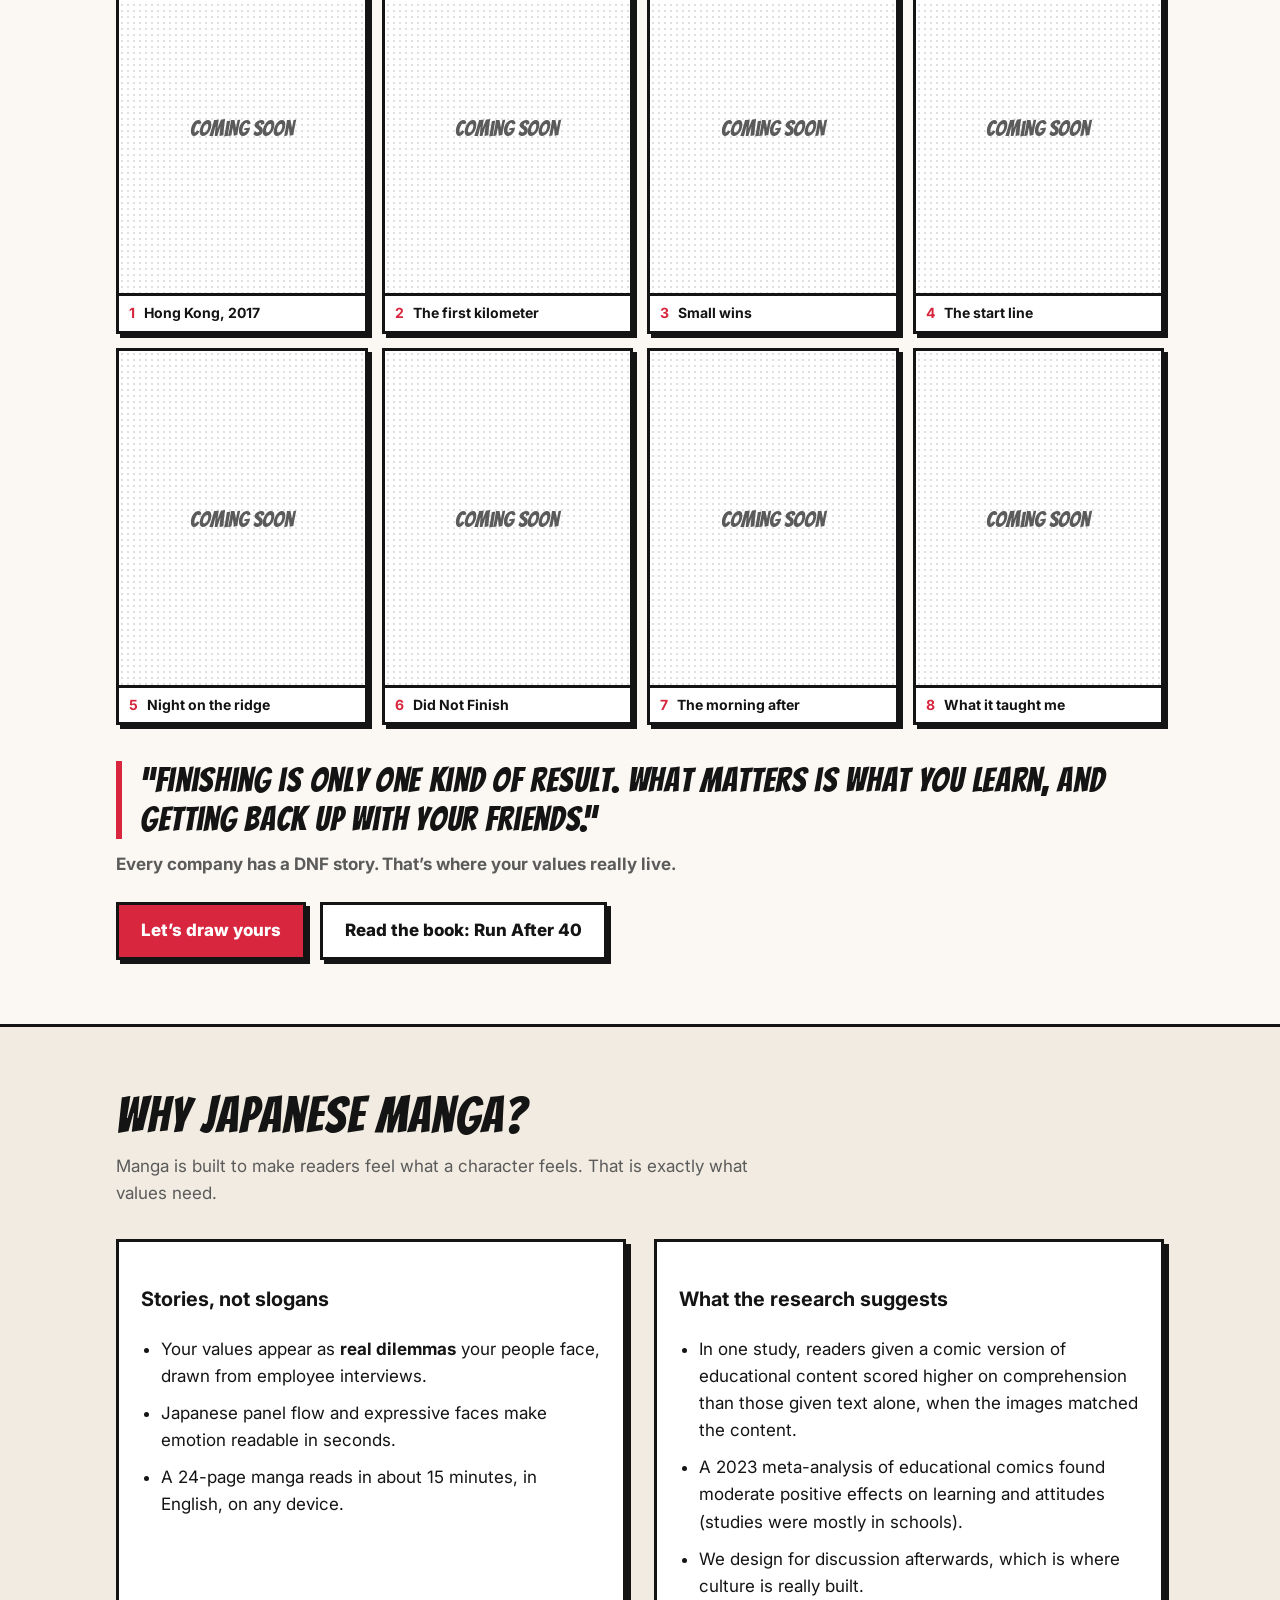
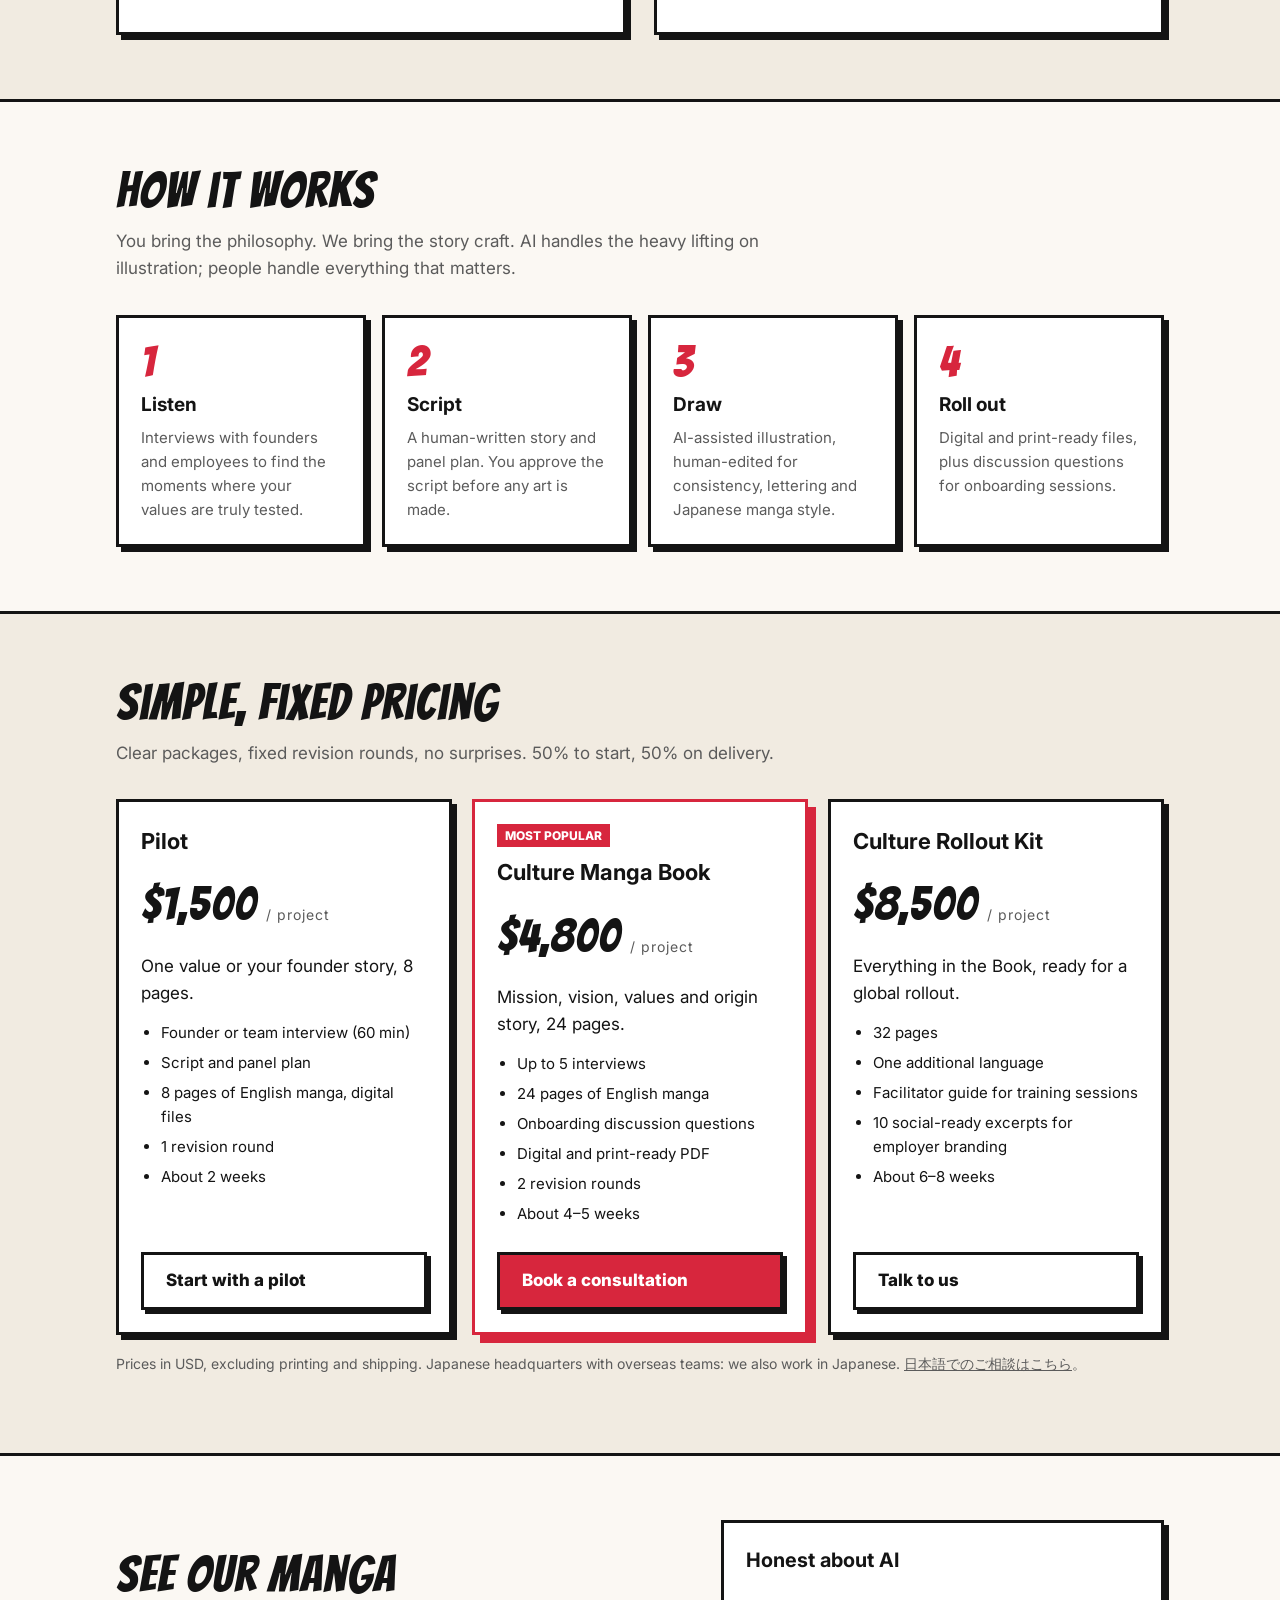
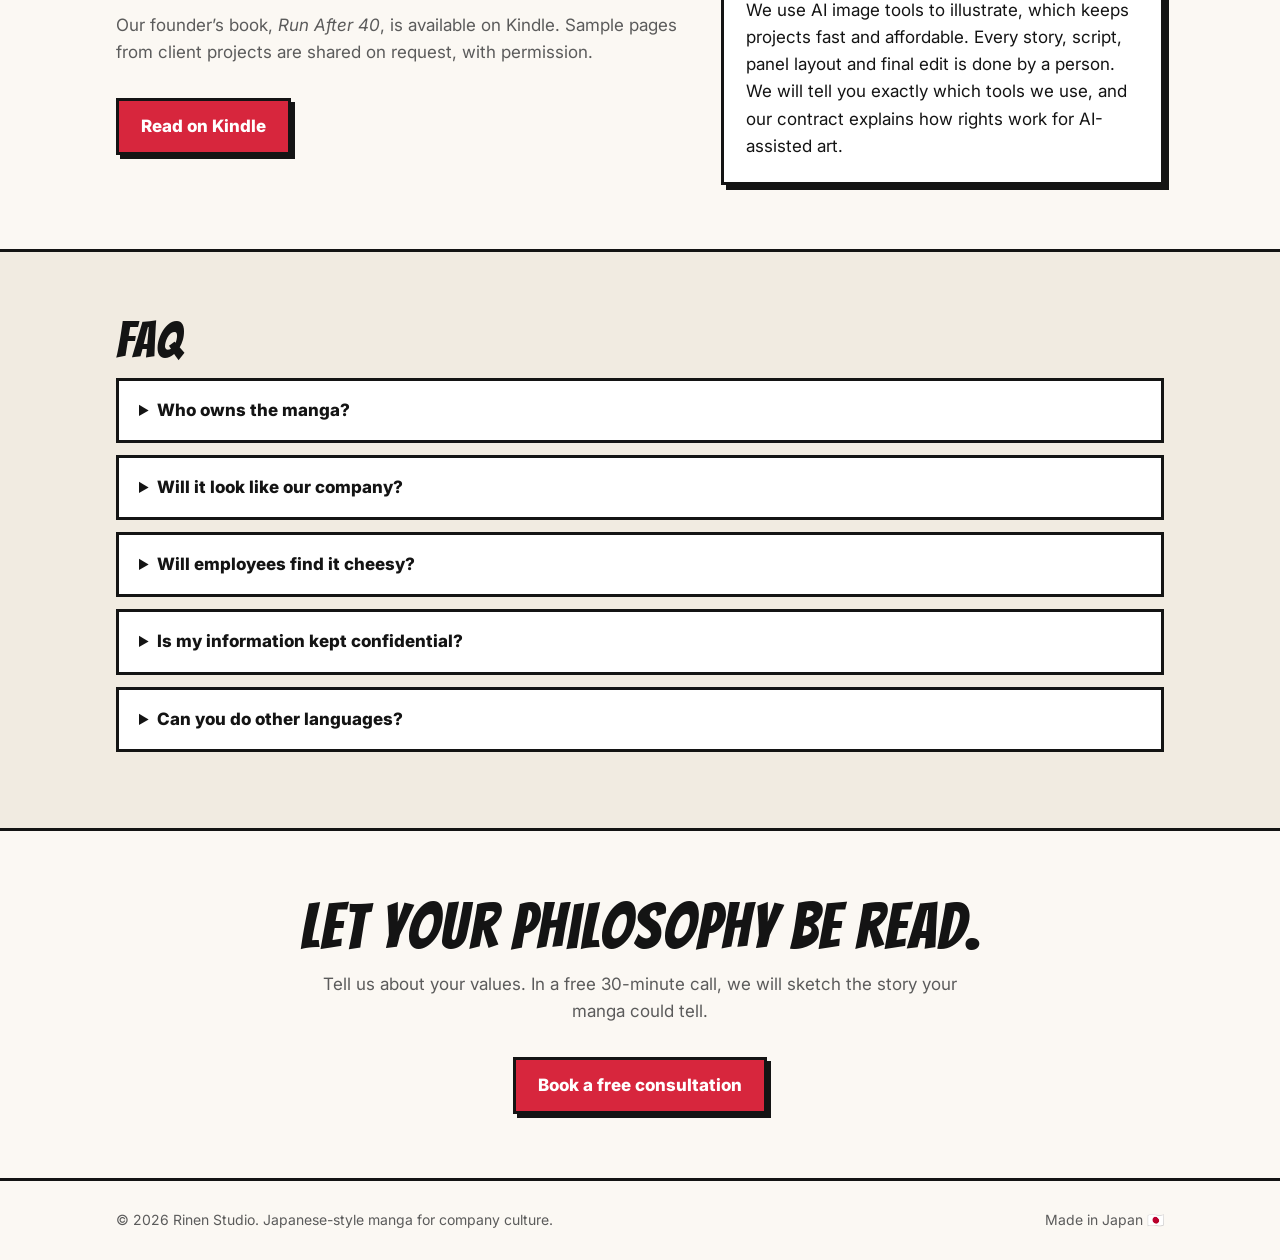
==== commit 166b8541: "feat: ネームP4〜P7を音声メモで確定し、日系企業向け日本語LPを追加 - ネタ帳の音声メモ（10/10・10/11・10/14）からハセツネ2026のDNFの事実を反映 - 音声にない事実は【" ====
--- a/理念マンガ海外事業/lp/index.html
+++ b/理念マンガ海外事業/lp/index.html
@@ -8,6 +8,8 @@
 <meta property="og:title" content="Rinen Studio — Your company philosophy, as manga">
 <meta property="og:description" content="Japanese-style manga that helps employees understand, remember and talk about your values.">
 <meta property="og:type" content="website">
+<link rel="alternate" hreflang="en" href="./">
+<link rel="alternate" hreflang="ja" href="ja/">
 <link rel="preconnect" href="https://fonts.googleapis.com">
 <link rel="preconnect" href="https://fonts.gstatic.com" crossorigin>
 <link href="https://fonts.googleapis.com/css2?family=Bangers&family=Inter:wght@400;600;800&display=swap" rel="stylesheet">
@@ -71,7 +73,10 @@
   .logo span { color: var(--accent); }
   nav a { margin-left: 20px; text-decoration: none; font-weight: 600; font-size: 15px; }
   nav a:hover { color: var(--accent); }
-  @media (max-width: 720px) { nav a:not(.btn) { display: none; } }
+  nav { display: flex; align-items: center; }
+  nav a { white-space: nowrap; }
+  .lang { border: 2px solid var(--line); padding: 2px 8px; font-size: 13px; }
+  @media (max-width: 720px) { nav a:not(.btn):not(.lang) { display: none; } nav a { margin-left: 10px; } nav .btn { font-size: 13px; padding: 6px 10px; } .logo { font-size: 22px; } }
 
   .btn {
     display: inline-block; background: var(--accent); color: var(--accent-ink);
@@ -196,6 +201,7 @@
       <a href="#how">How it works</a>
       <a href="#pricing">Pricing</a>
       <a href="#faq">FAQ</a>
+      <a class="lang" href="ja/" hreflang="ja" lang="ja">日本語</a>
       <a class="btn" href="FORM_URL" target="_blank" rel="noopener">Free consultation</a>
     </nav>
   </div>
@@ -361,7 +367,7 @@
           <a class="btn ghost" href="FORM_URL" target="_blank" rel="noopener">Talk to us</a>
         </div>
       </div>
-      <p class="note">Prices in USD, excluding printing and shipping. Japanese headquarters with overseas teams: we also work in Japanese. 日本語でのご相談も承ります。</p>
+      <p class="note">Prices in USD, excluding printing and shipping. Japanese headquarters with overseas teams: we also work in Japanese. <a href="ja/" lang="ja">日本語でのご相談はこちら</a>。</p>
     </div>
   </section>
 
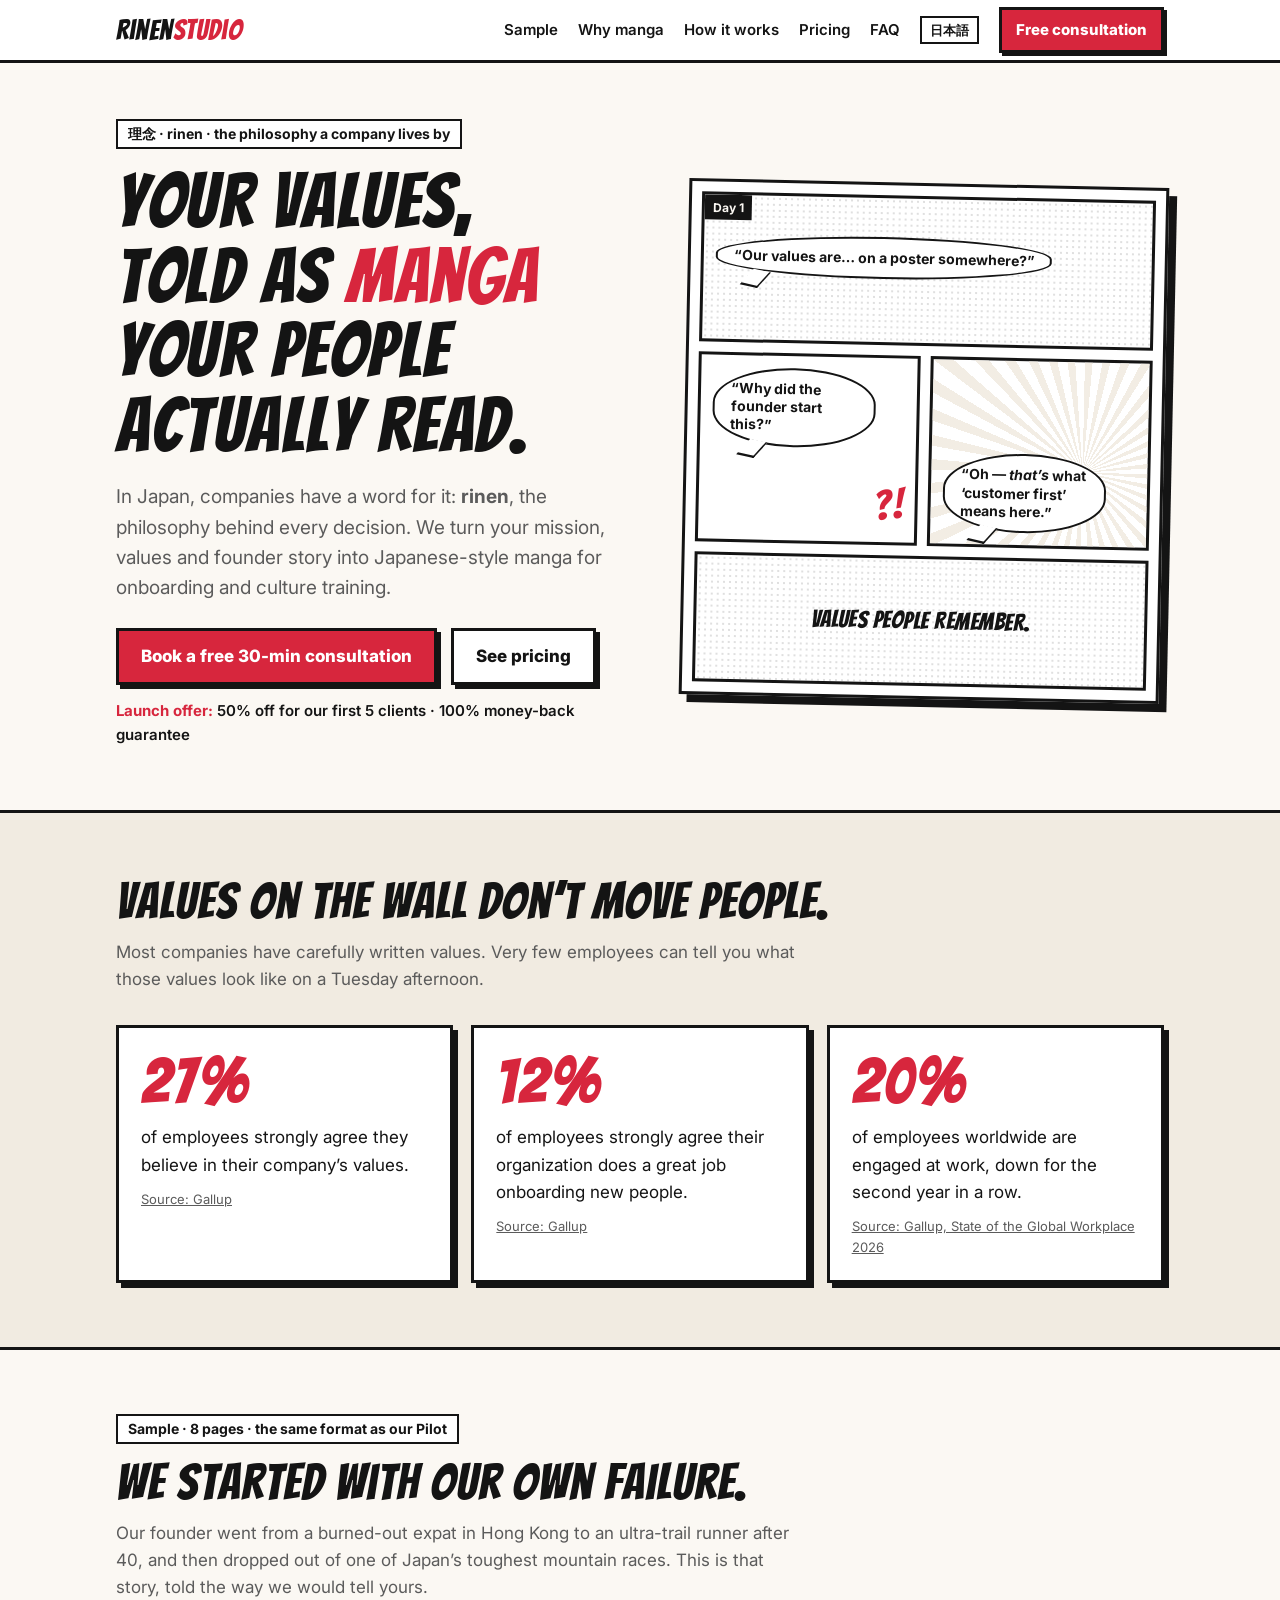
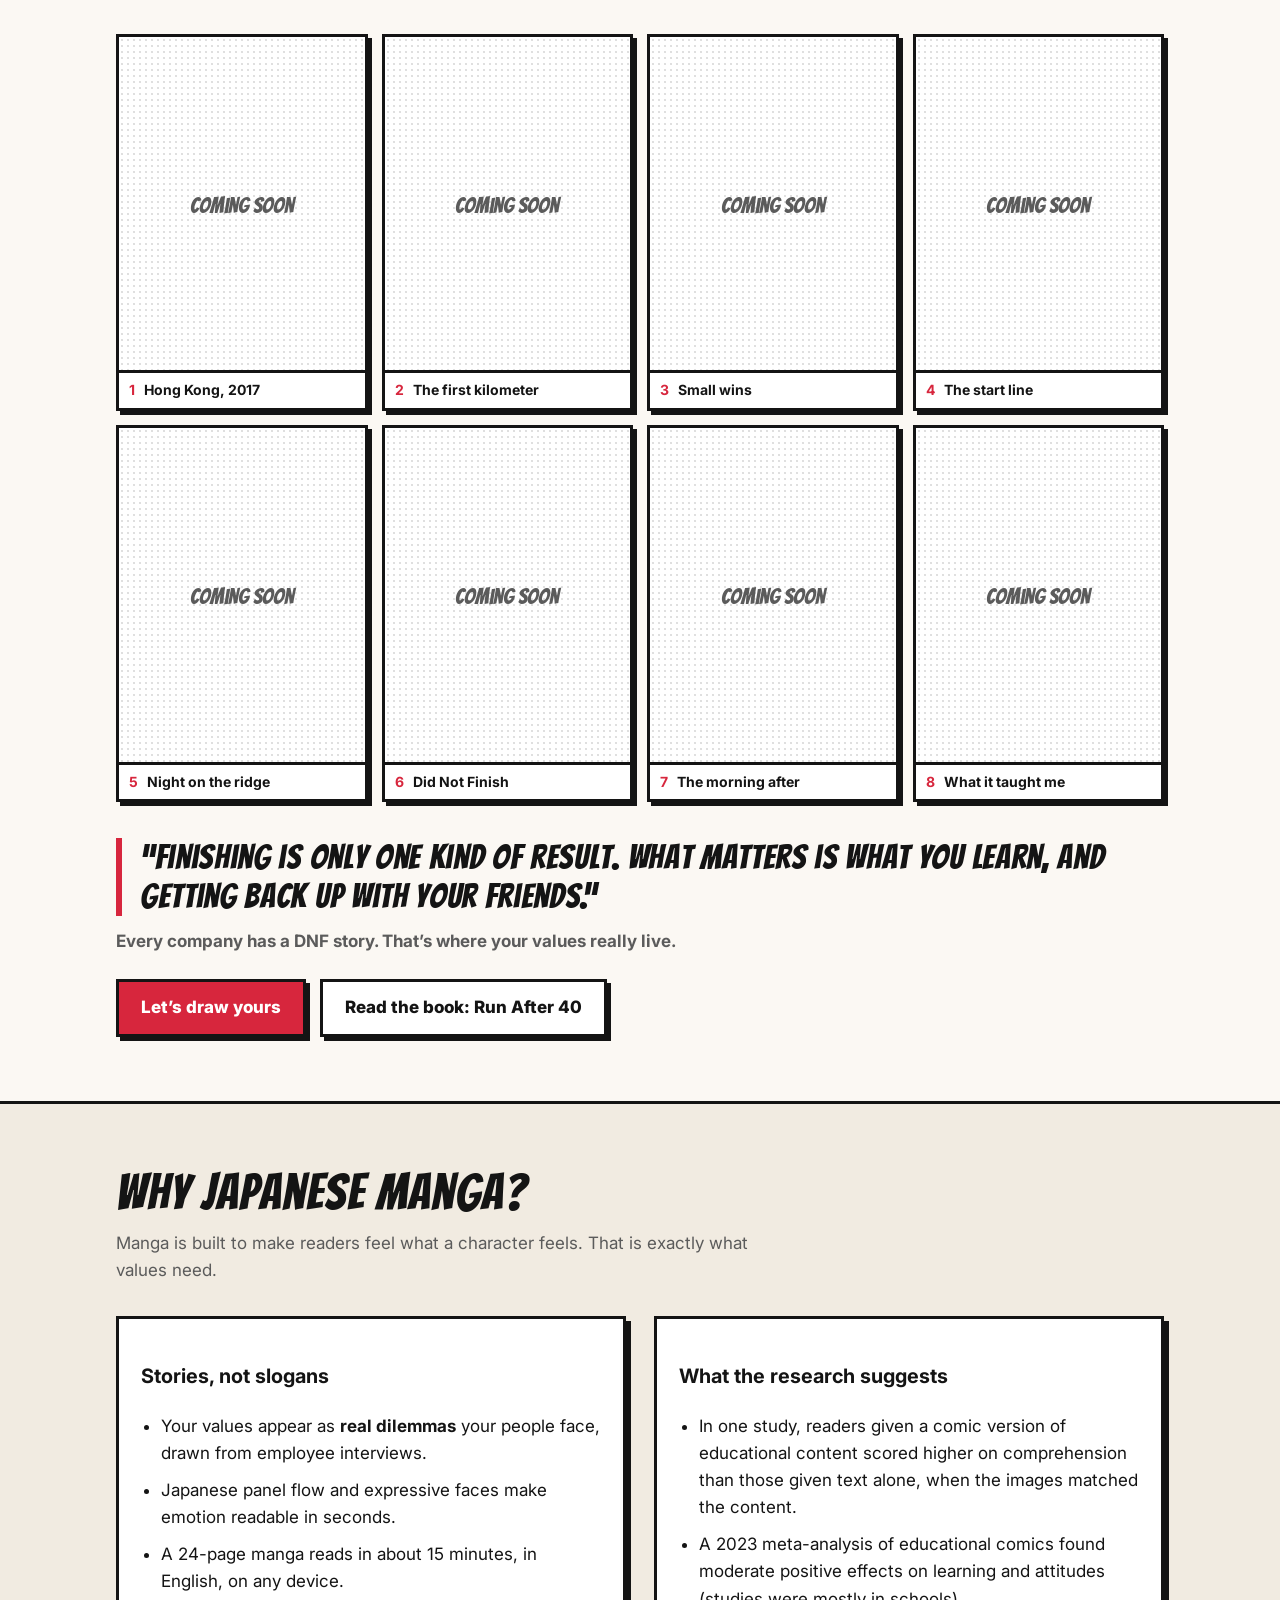
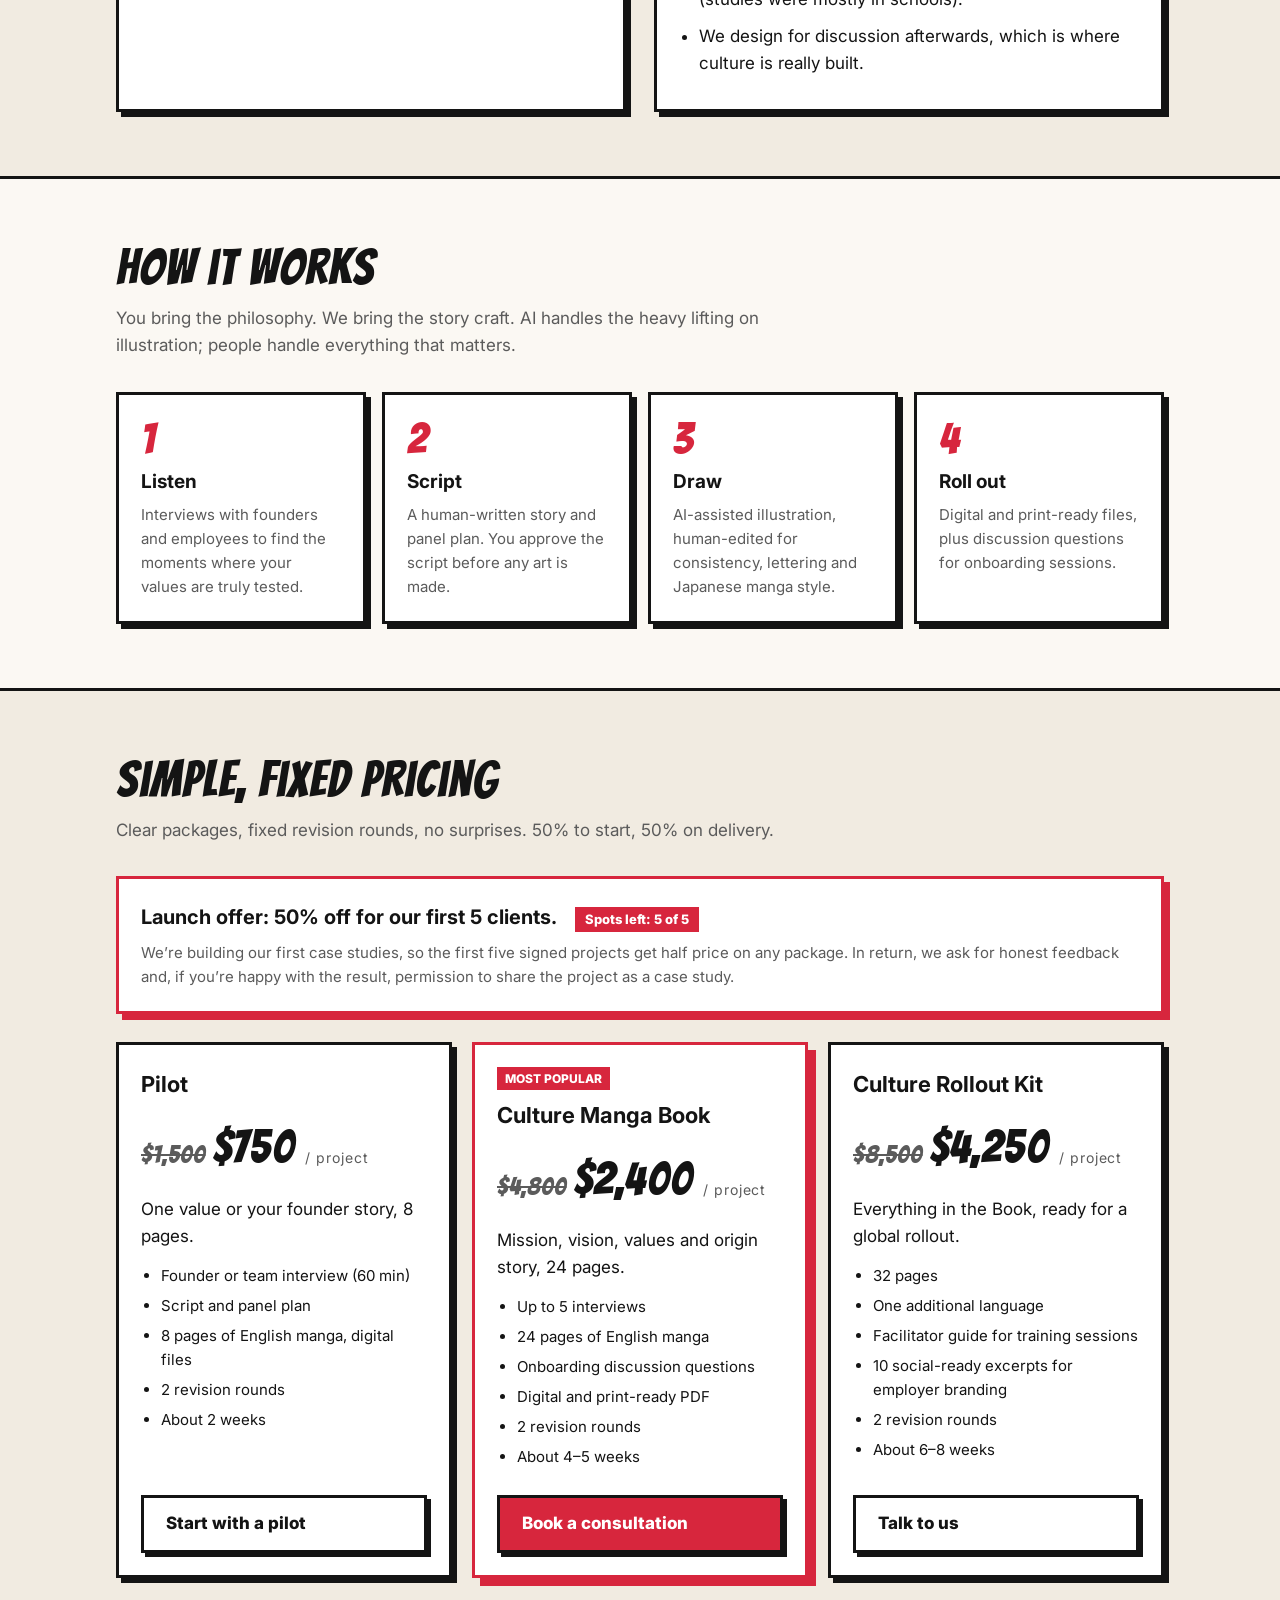
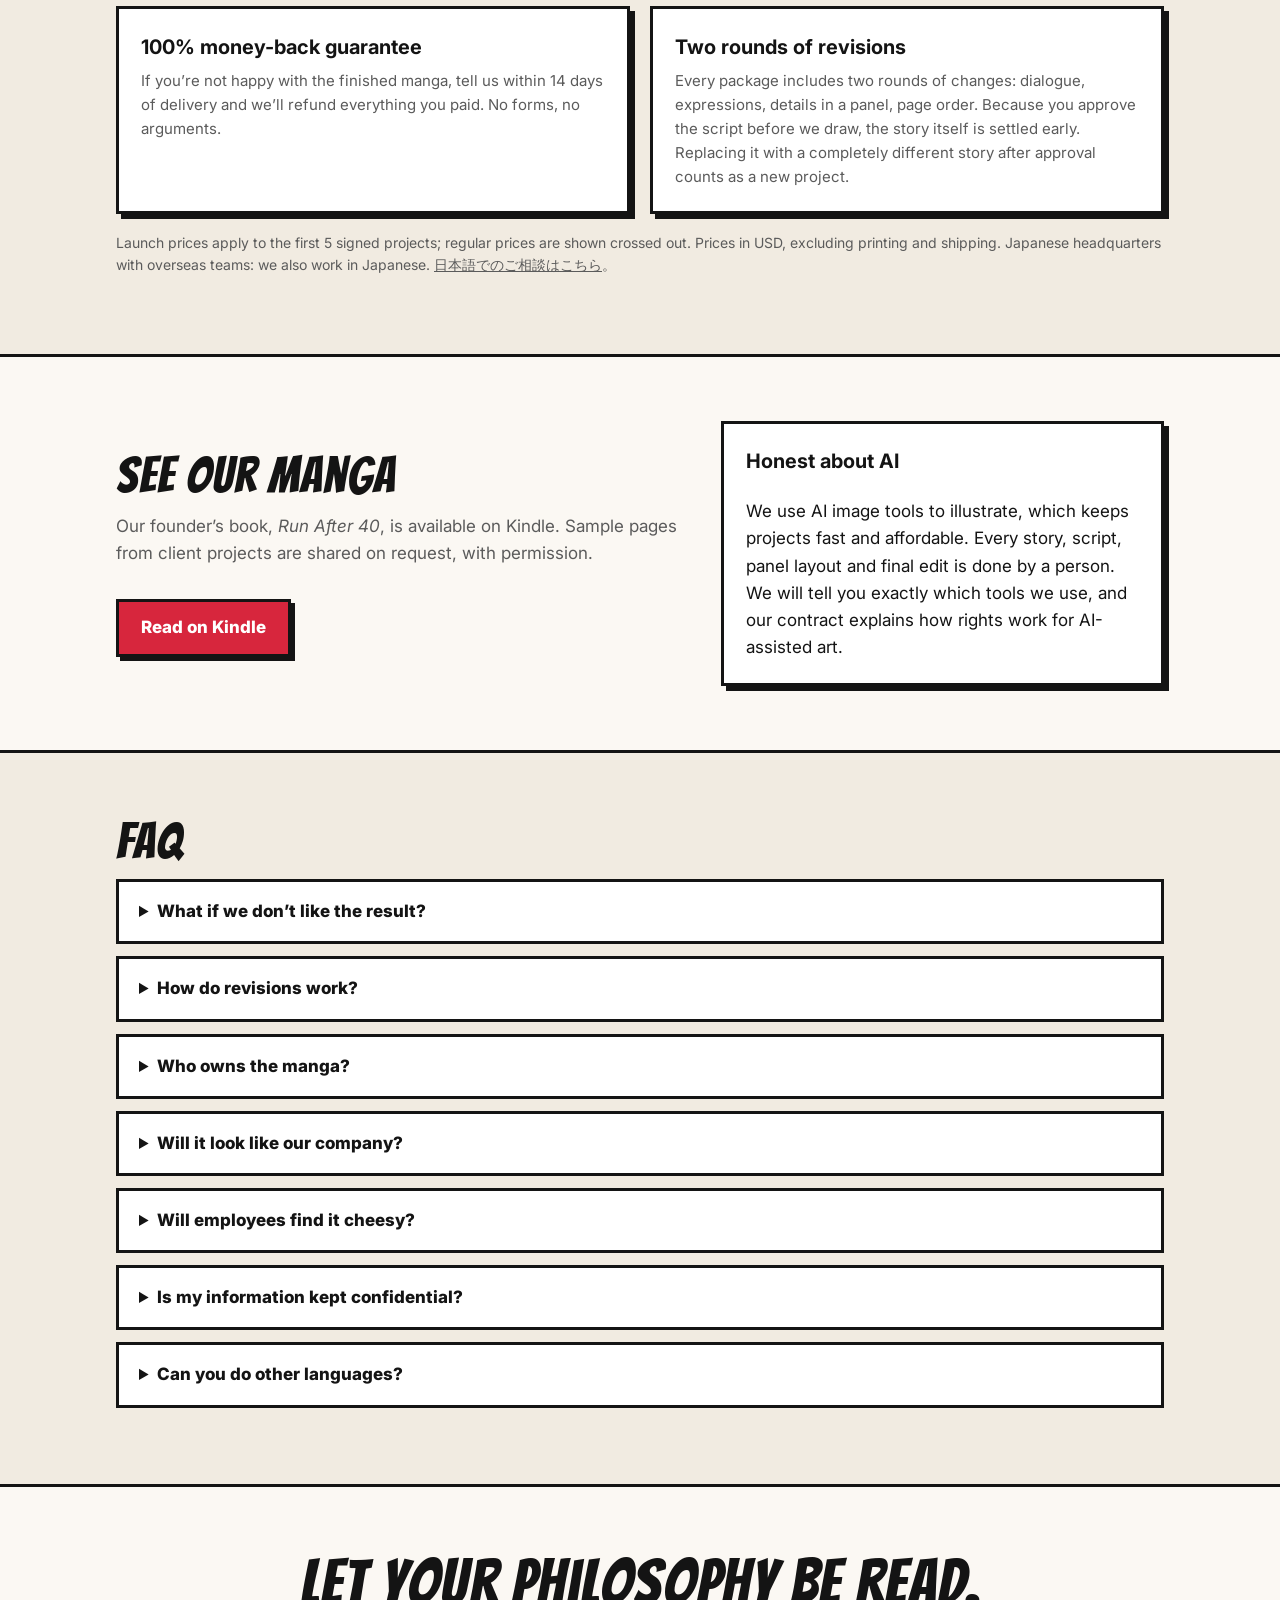
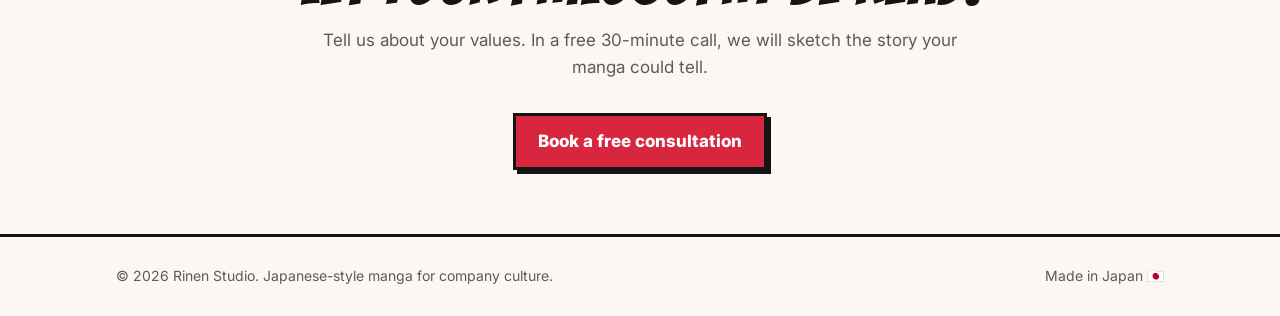
==== commit 4ab75dae: "feat: LPに先着5社半額・全額返金保証・修正2回の条件を追加 - 英語LP・日本語LPの全プランを半額表示に（打ち消し線で通常価格）、残り枠の表示を追加 - 納品から14日以内の全額返金と、修正" ====
--- a/理念マンガ海外事業/lp/index.html
+++ b/理念マンガ海外事業/lp/index.html
@@ -16,7 +16,7 @@
 <style>
   /* ==== Replace these two links before publishing ==== */
   /* FORM_URL  : your external form (Google Forms, Tally, etc.) */
-  /* KINDLE_URL: your Kindle author page or a sample book      */
+  /* KINDLE_URL: done (Run After 40, ASIN B0HKTXT48H)            */
 
   :root {
     --bg: #fbf8f3;
@@ -161,6 +161,17 @@
   .plan ul { padding-left: 20px; margin: 14px 0 20px; flex: 1; }
   .plan li { margin-bottom: 6px; font-size: 15px; }
   .note { font-size: 14px; color: var(--muted); margin-top: 18px; }
+  .was { font-size: .55em; color: var(--muted); text-decoration: line-through; margin-right: 6px; }
+  .launch { border-color: var(--accent); box-shadow: 6px 6px 0 var(--accent); margin-bottom: 28px; display: flex; flex-wrap: wrap; gap: 8px 18px; align-items: baseline; }
+  .launch strong { font-size: 20px; }
+  .launch .spots { background: var(--accent); color: var(--accent-ink); font-weight: 800; font-size: 13px; padding: 2px 10px; }
+  .launch p { margin: 0; flex-basis: 100%; color: var(--muted); font-size: 15px; }
+  .promise { display: grid; grid-template-columns: 1fr 1fr; gap: 20px; margin-top: 28px; }
+  @media (max-width: 760px) { .promise { grid-template-columns: 1fr; } }
+  .promise h3 { margin: 0 0 6px; font-size: 20px; }
+  .promise p { margin: 0; font-size: 15px; color: var(--muted); }
+  .hero-offer { margin-top: 14px; font-size: 15px; font-weight: 600; }
+  .hero-offer b { color: var(--accent); }
 
   .sample-grid { display: grid; grid-template-columns: repeat(4, 1fr); gap: 14px; }
   @media (max-width: 760px) { .sample-grid { grid-template-columns: repeat(2, 1fr); } }
@@ -219,6 +230,7 @@
           <a class="btn" href="FORM_URL" target="_blank" rel="noopener">Book a free 30-min consultation</a>
           <a class="btn ghost" href="#pricing">See pricing</a>
         </div>
+        <p class="hero-offer"><b>Launch offer:</b> 50% off for our first 5 clients · 100% money-back guarantee</p>
       </div>
       <div class="page" aria-hidden="true">
         <div class="panel p1 tone"><span class="caption">Day 1</span><br><span class="bubble">“Our values are… on a poster somewhere?”</span></div>
@@ -274,7 +286,7 @@
       <p class="sub" style="margin-bottom:0"><strong>Every company has a DNF story. That’s where your values really live.</strong></p>
       <div class="cta-row">
         <a class="btn" href="FORM_URL" target="_blank" rel="noopener">Let’s draw yours</a>
-        <a class="btn ghost" href="KINDLE_URL" target="_blank" rel="noopener">Read the book: Run After 40</a>
+        <a class="btn ghost" href="https://www.amazon.com/dp/B0HKTXT48H" target="_blank" rel="noopener">Read the book: Run After 40</a>
       </div>
     </div>
   </section>
@@ -324,16 +336,21 @@
     <div class="wrap">
       <h2 class="display">Simple, fixed pricing</h2>
       <p class="sub">Clear packages, fixed revision rounds, no surprises. 50% to start, 50% on delivery.</p>
+      <div class="card launch">
+        <strong>Launch offer: 50% off for our first 5 clients.</strong>
+        <span class="spots">Spots left: 5 of 5</span>
+        <p>We’re building our first case studies, so the first five signed projects get half price on any package. In return, we ask for honest feedback and, if you’re happy with the result, permission to share the project as a case study.</p>
+      </div>
       <div class="plans">
         <div class="card plan">
           <h3>Pilot</h3>
-          <div class="price display">$1,500 <small>/ project</small></div>
+          <div class="price display"><s class="was">$1,500</s>$750 <small>/ project</small></div>
           <p>One value or your founder story, 8 pages.</p>
           <ul>
             <li>Founder or team interview (60 min)</li>
             <li>Script and panel plan</li>
             <li>8 pages of English manga, digital files</li>
-            <li>1 revision round</li>
+            <li>2 revision rounds</li>
             <li>About 2 weeks</li>
           </ul>
           <a class="btn ghost" href="FORM_URL" target="_blank" rel="noopener">Start with a pilot</a>
@@ -341,7 +358,7 @@
         <div class="card plan featured">
           <span class="tag">MOST POPULAR</span>
           <h3>Culture Manga Book</h3>
-          <div class="price display">$4,800 <small>/ project</small></div>
+          <div class="price display"><s class="was">$4,800</s>$2,400 <small>/ project</small></div>
           <p>Mission, vision, values and origin story, 24 pages.</p>
           <ul>
             <li>Up to 5 interviews</li>
@@ -355,19 +372,30 @@
         </div>
         <div class="card plan">
           <h3>Culture Rollout Kit</h3>
-          <div class="price display">$8,500 <small>/ project</small></div>
+          <div class="price display"><s class="was">$8,500</s>$4,250 <small>/ project</small></div>
           <p>Everything in the Book, ready for a global rollout.</p>
           <ul>
             <li>32 pages</li>
             <li>One additional language</li>
             <li>Facilitator guide for training sessions</li>
             <li>10 social-ready excerpts for employer branding</li>
+            <li>2 revision rounds</li>
             <li>About 6–8 weeks</li>
           </ul>
           <a class="btn ghost" href="FORM_URL" target="_blank" rel="noopener">Talk to us</a>
         </div>
       </div>
-      <p class="note">Prices in USD, excluding printing and shipping. Japanese headquarters with overseas teams: we also work in Japanese. <a href="ja/" lang="ja">日本語でのご相談はこちら</a>。</p>
+      <div class="promise">
+        <div class="card">
+          <h3>100% money-back guarantee</h3>
+          <p>If you’re not happy with the finished manga, tell us within 14 days of delivery and we’ll refund everything you paid. No forms, no arguments.</p>
+        </div>
+        <div class="card">
+          <h3>Two rounds of revisions</h3>
+          <p>Every package includes two rounds of changes: dialogue, expressions, details in a panel, page order. Because you approve the script before we draw, the story itself is settled early. Replacing it with a completely different story after approval counts as a new project.</p>
+        </div>
+      </div>
+      <p class="note">Launch prices apply to the first 5 signed projects; regular prices are shown crossed out. Prices in USD, excluding printing and shipping. Japanese headquarters with overseas teams: we also work in Japanese. <a href="ja/" lang="ja">日本語でのご相談はこちら</a>。</p>
     </div>
   </section>
 
@@ -377,7 +405,7 @@
       <div>
         <h2 class="display">See our manga</h2>
         <p class="sub">Our founder’s book, <em>Run After 40</em>, is available on Kindle. Sample pages from client projects are shared on request, with permission.</p>
-        <a class="btn" href="KINDLE_URL" target="_blank" rel="noopener">Read on Kindle</a>
+        <a class="btn" href="https://www.amazon.com/dp/B0HKTXT48H" target="_blank" rel="noopener">Read on Kindle</a>
       </div>
       <div class="card">
         <h3 style="margin-top:0">Honest about AI</h3>
@@ -390,6 +418,14 @@
   <section class="alt" id="faq">
     <div class="wrap">
       <h2 class="display">FAQ</h2>
+      <details>
+        <summary>What if we don’t like the result?</summary>
+        <p>You get your money back. Tell us within 14 days of delivery and we refund 100% of what you paid. We only ask that you don’t use the files after a refund.</p>
+      </details>
+      <details>
+        <summary>How do revisions work?</summary>
+        <p>You get two rounds of revisions after the art is drawn, for things like dialogue, facial expressions, small details in a panel or the order of pages. Before any drawing starts, you review and approve the script, and you can change it as much as you need at that stage. What we can’t do within the price is swap the approved story for a completely different one after the art is done; we’d quote that as a new project.</p>
+      </details>
       <details>
         <summary>Who owns the manga?</summary>
         <p>You do, to the fullest extent the law allows. We transfer rights to everything people create: the story, script, panel layout and edits. Under current US Copyright Office guidance, purely AI-generated images may not be protected by copyright on their own. We explain this clearly in the contract before you sign.</p>
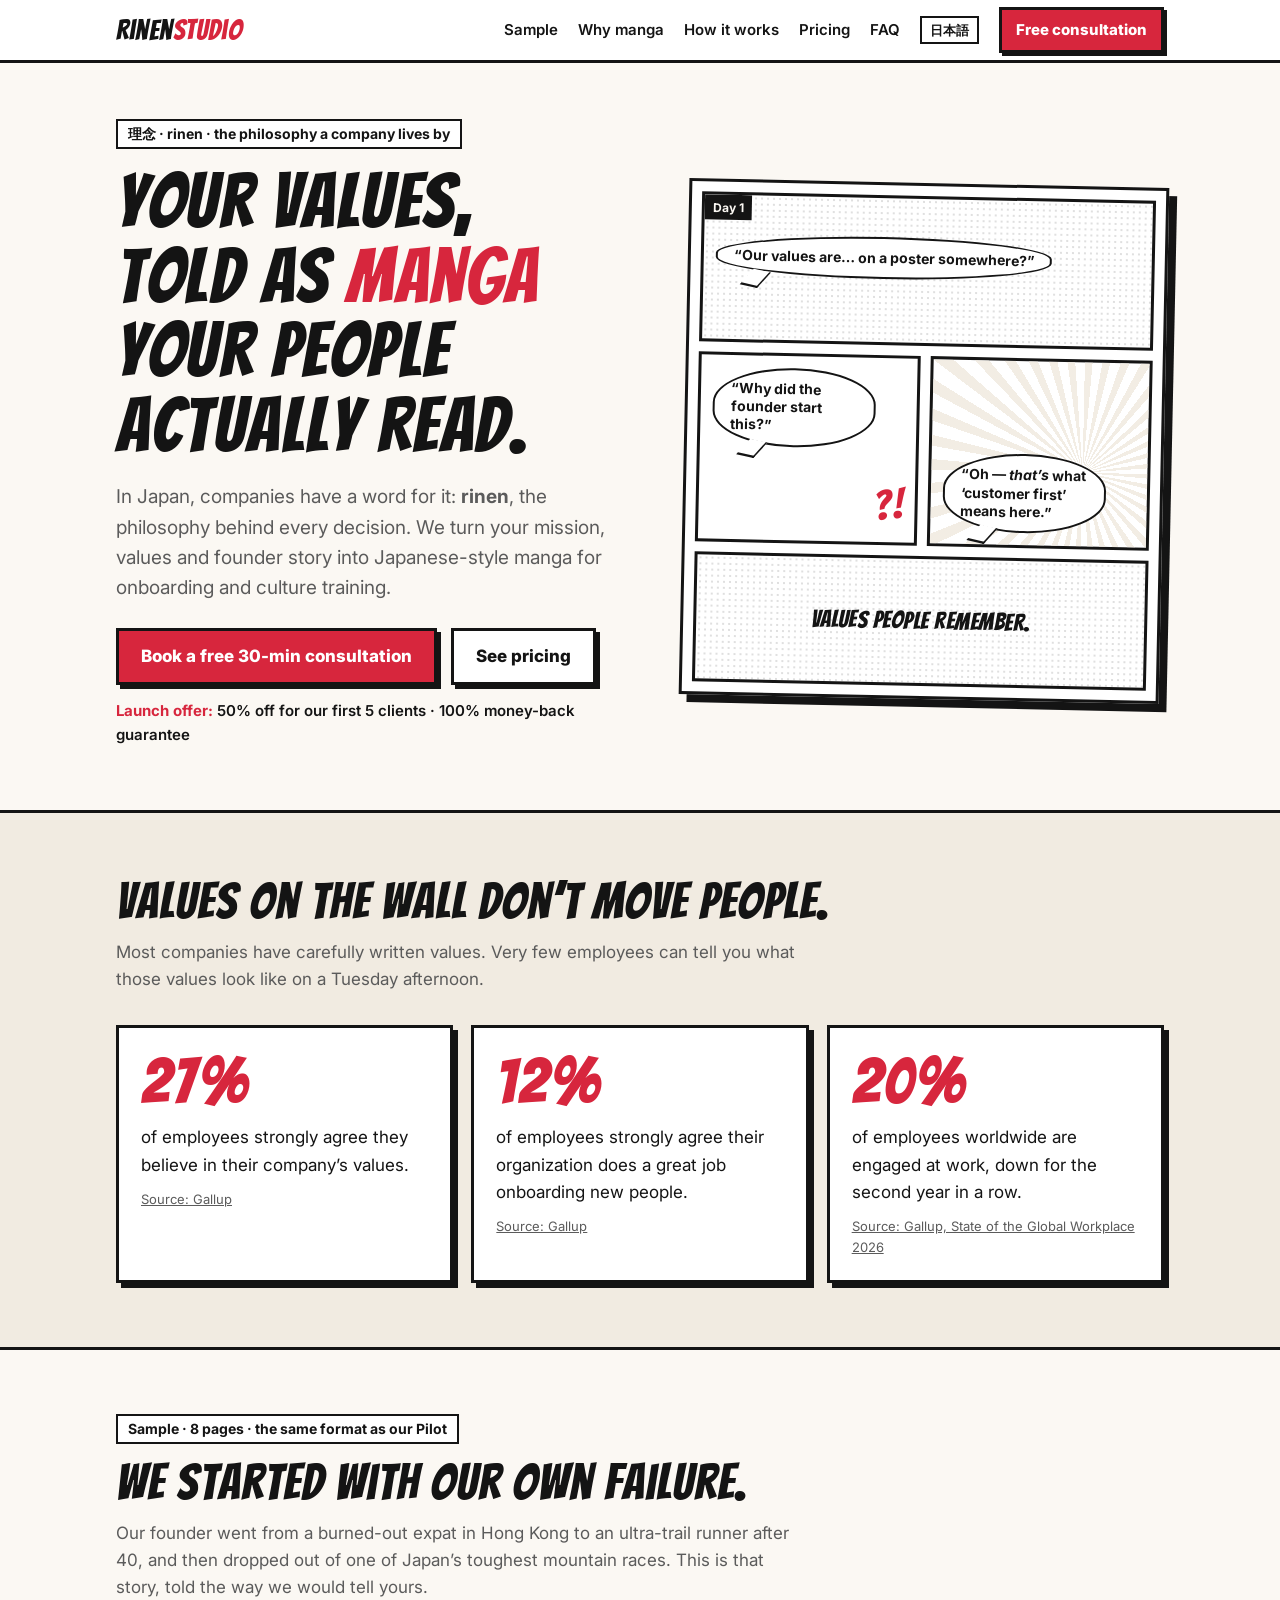
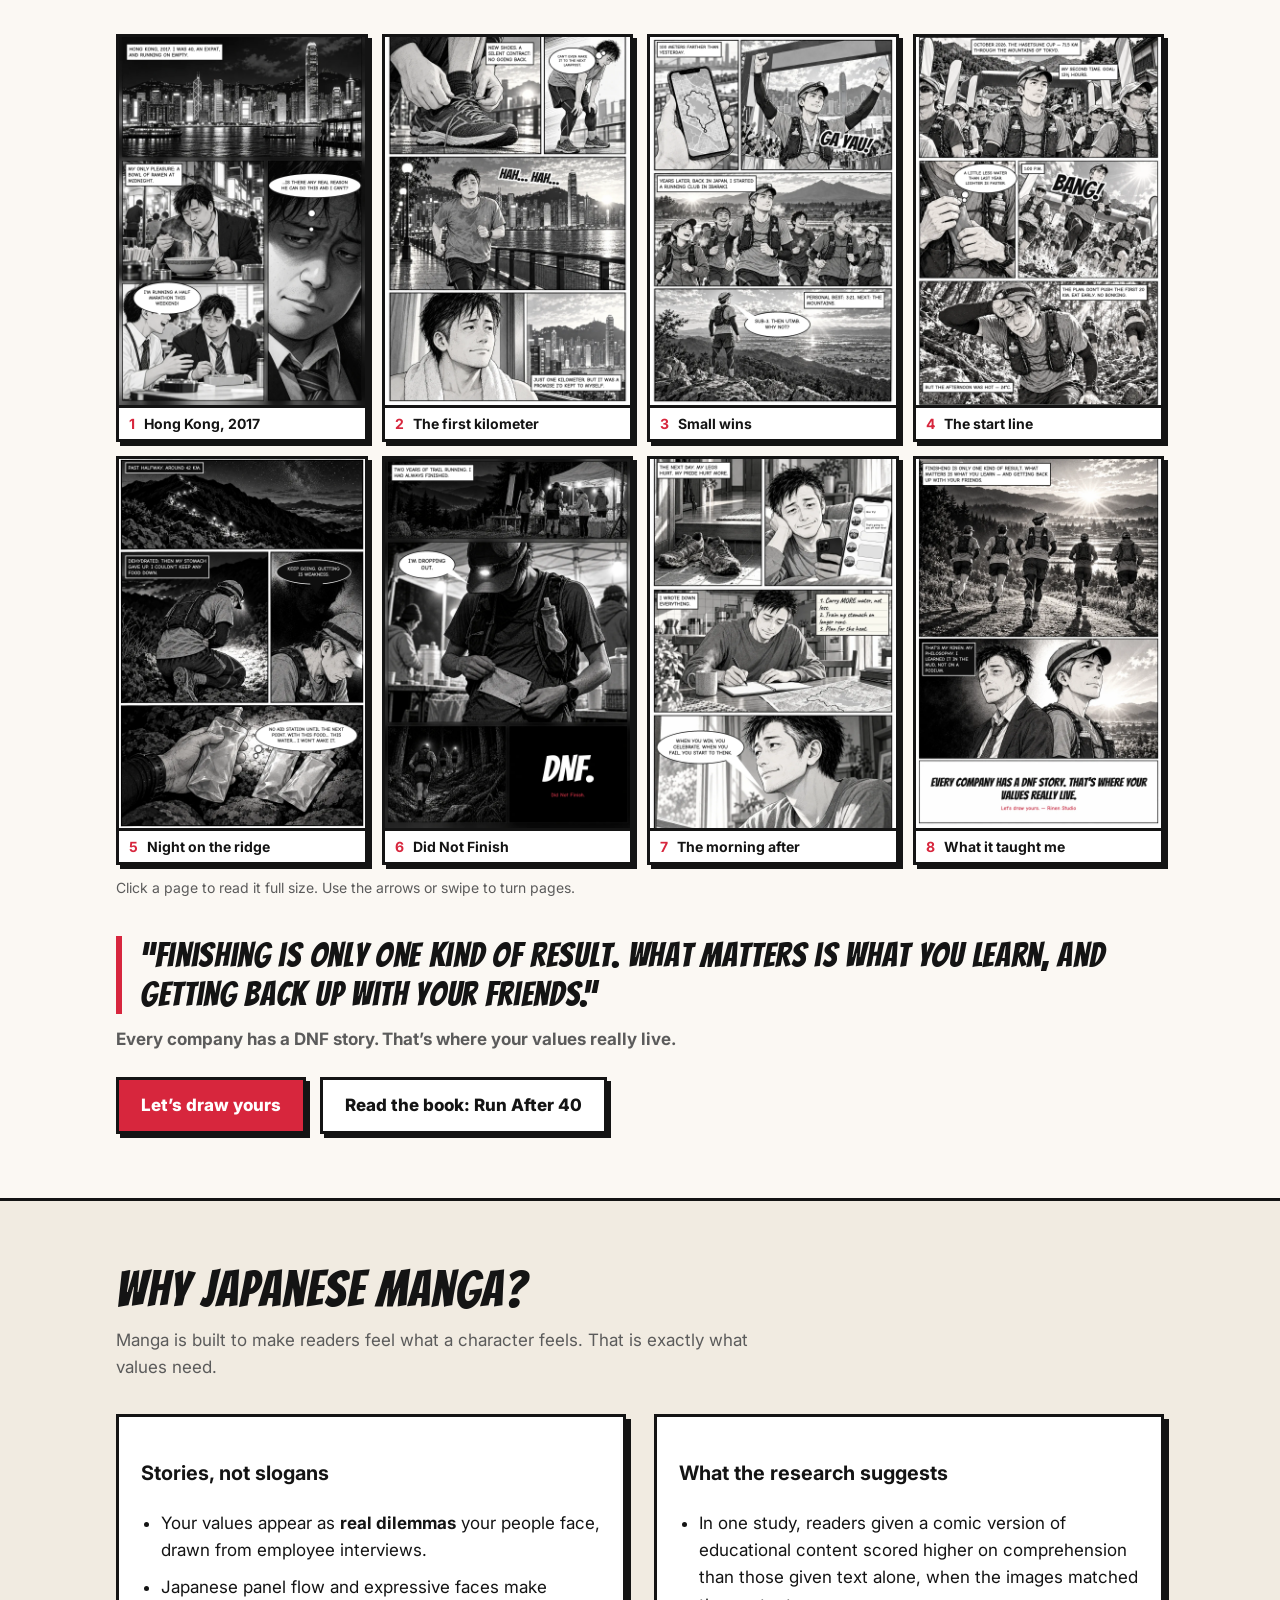
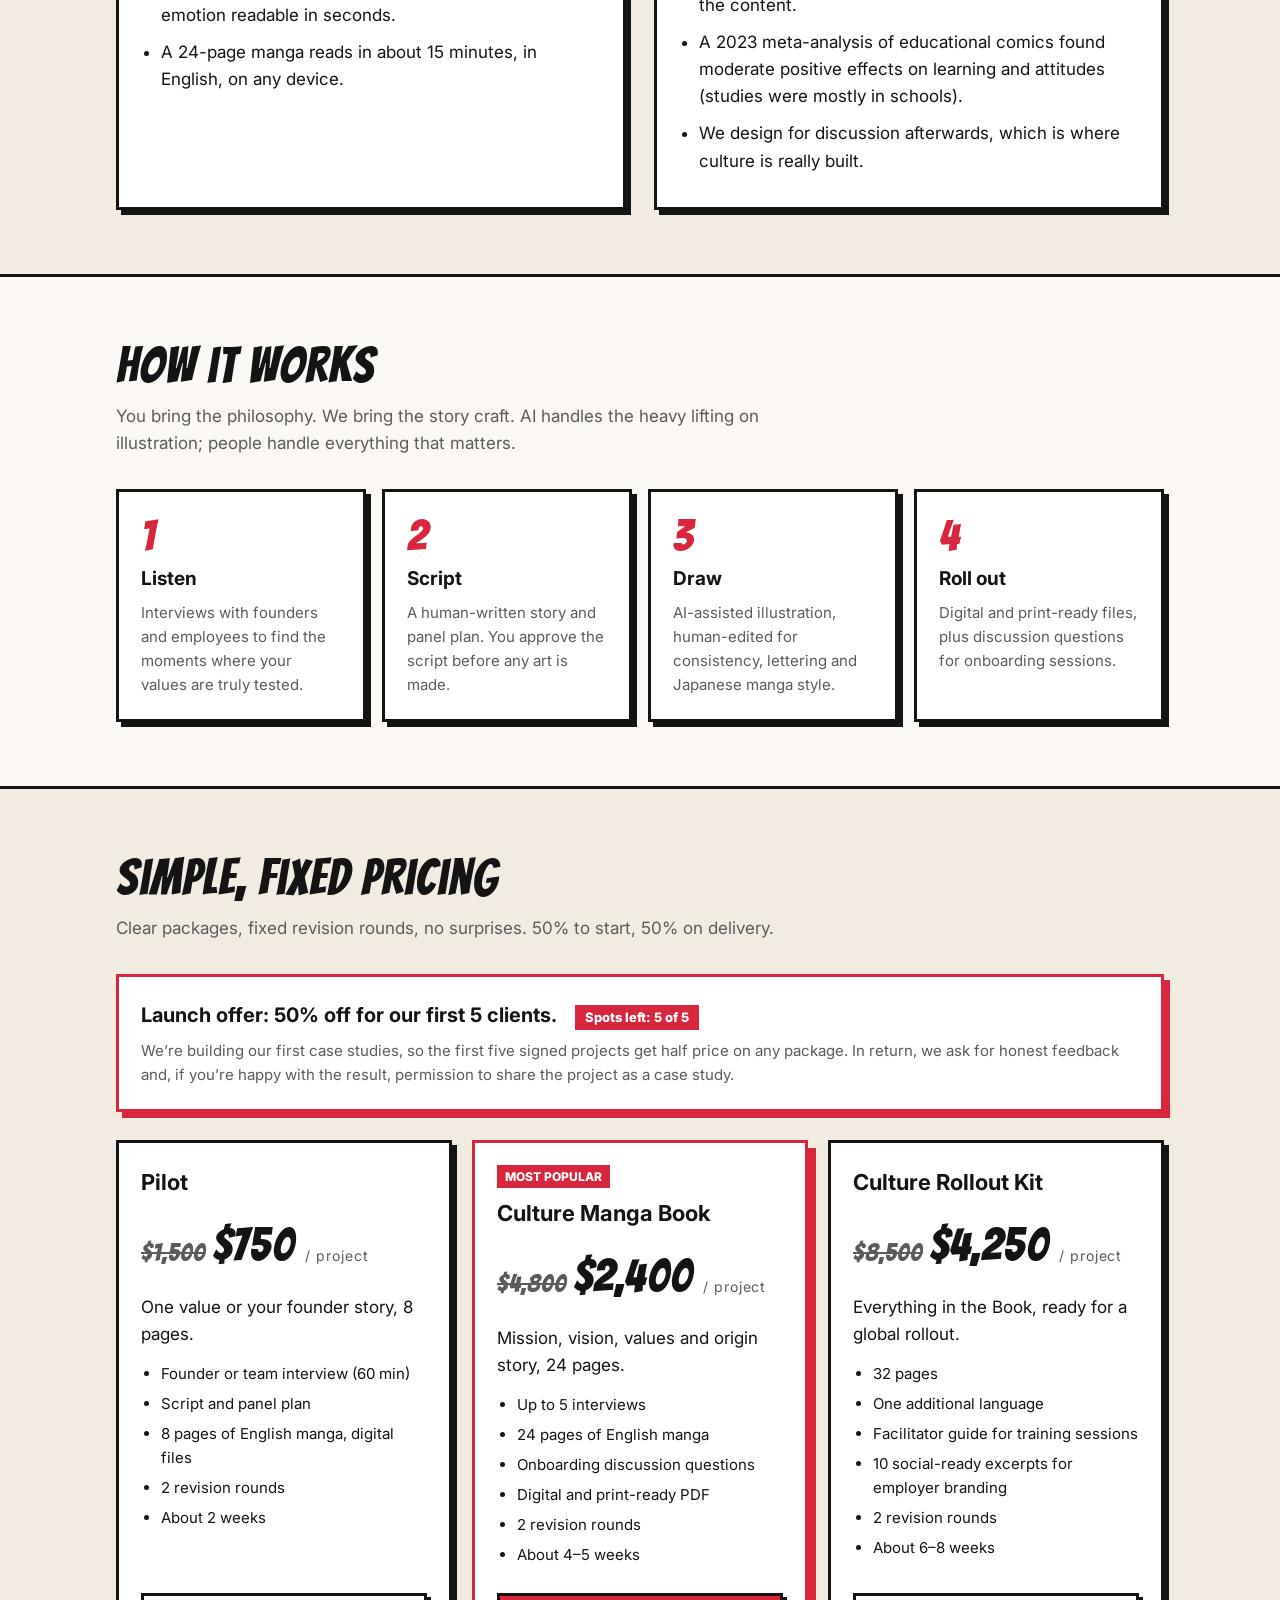
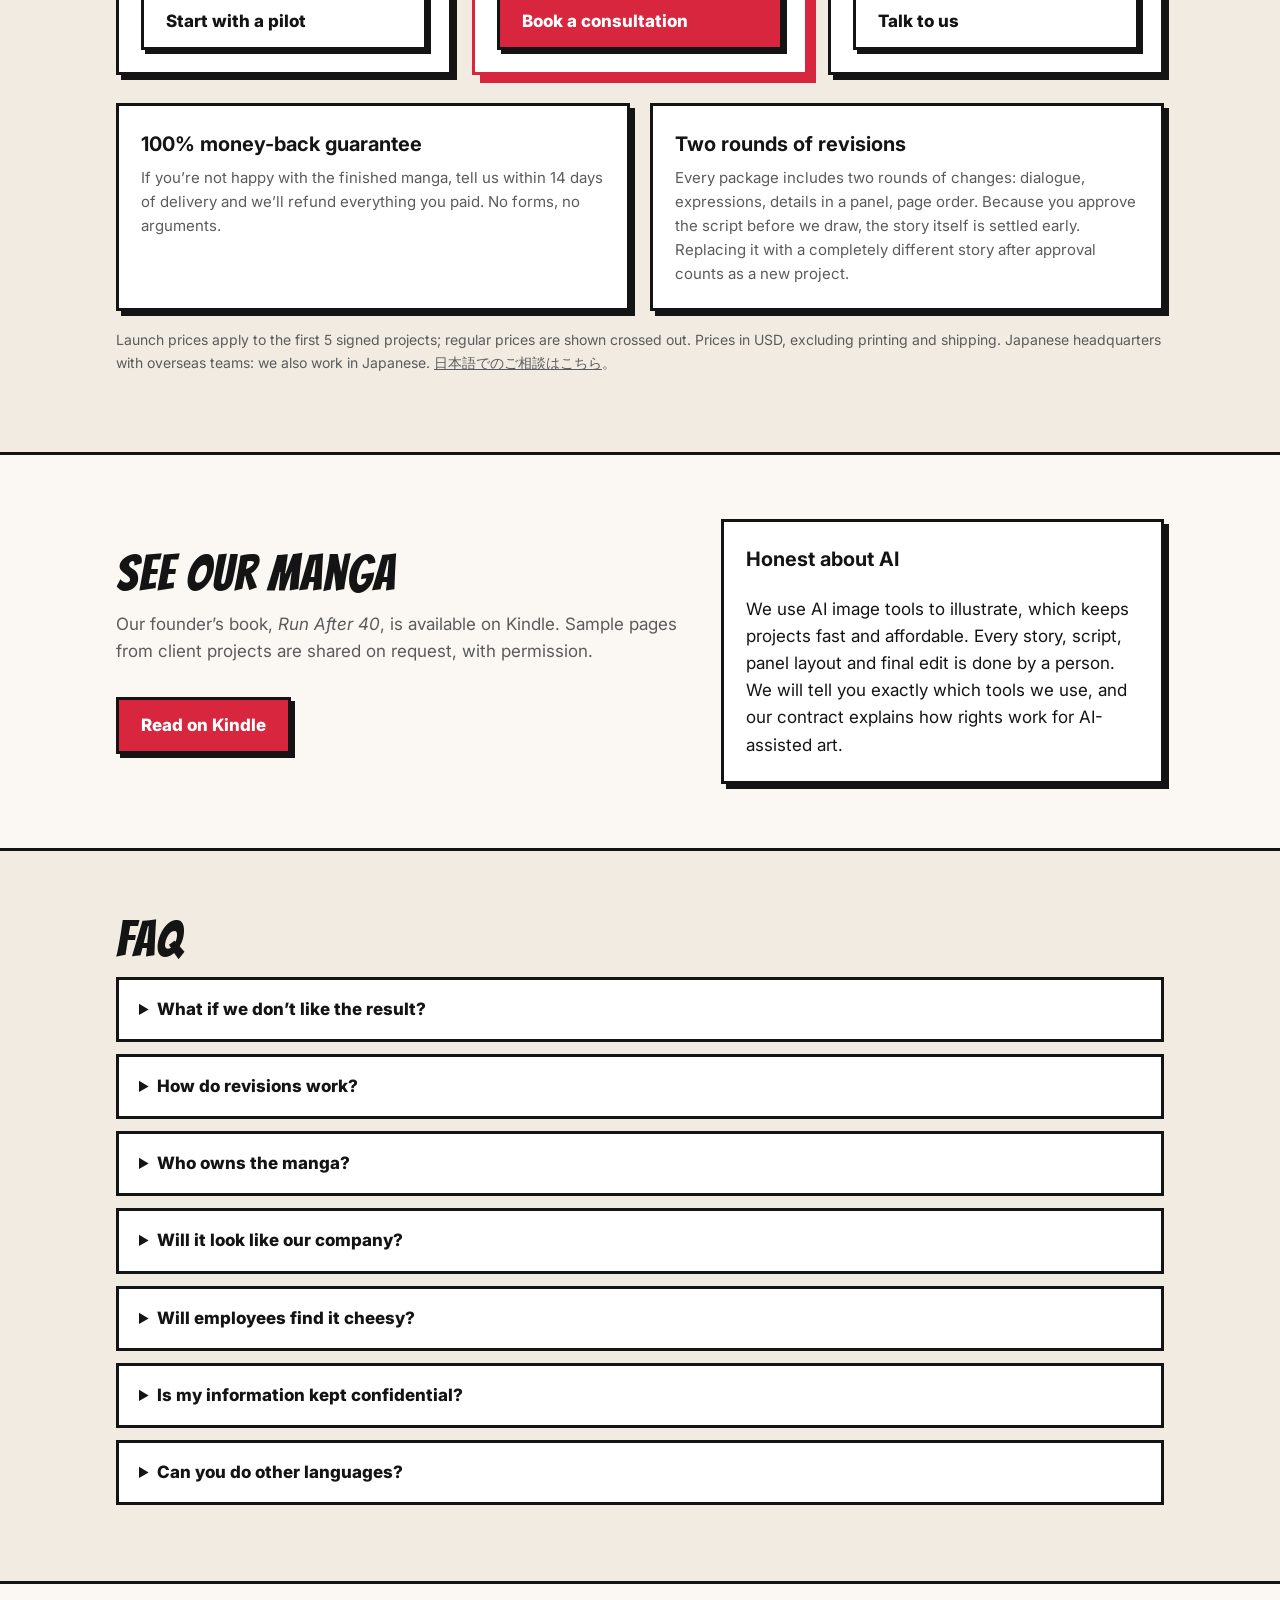
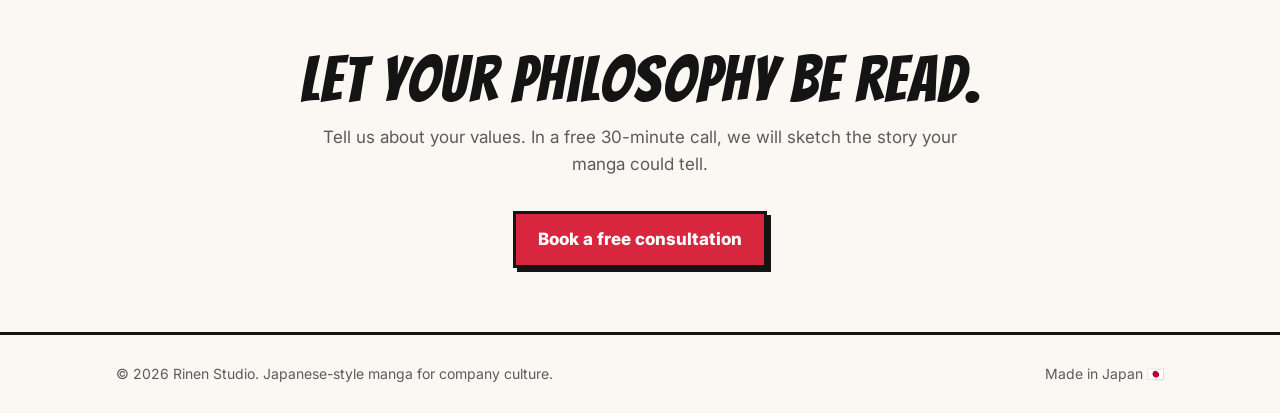
==== commit 3499e665: "feat: サンプル漫画をクリックで拡大し、左右に送って読めるようにする - 日英LPのサンプル欄に全画面のリーダーを追加（矢印ボタン・キーボードの左右キー・スワイプ・Escで閉じる） - キャプショ" ====
--- a/理念マンガ海外事業/lp/index.html
+++ b/理念マンガ海外事業/lp/index.html
@@ -176,16 +176,37 @@
   .sample-grid { display: grid; grid-template-columns: repeat(4, 1fr); gap: 14px; }
   @media (max-width: 760px) { .sample-grid { grid-template-columns: repeat(2, 1fr); } }
   .sp {
-    margin: 0; position: relative; aspect-ratio: 2 / 3; border: 3px solid var(--line); overflow: hidden;
-    background: var(--surface) var(--tone); background-size: 6px 6px; box-shadow: 4px 4px 0 var(--line);
-  }
-  .sp::before { content: "Coming soon"; position: absolute; inset: 0 0 34px; display: grid; place-items: center; font-family: Bangers, Impact, sans-serif; font-size: 22px; color: var(--muted); }
-  .sp img { position: absolute; inset: 0; width: 100%; height: 100%; object-fit: cover; }
-  .sp figcaption {
-    position: absolute; left: 0; right: 0; bottom: 0; background: var(--surface); border-top: 3px solid var(--line);
-    padding: 6px 10px; font-weight: 700; font-size: 14px;
-  }
+    margin: 0; position: relative; border: 3px solid var(--line); overflow: hidden;
+    background: var(--surface); box-shadow: 4px 4px 0 var(--line); display: flex; flex-direction: column;
+  }
+  .sp::before { content: "Coming soon"; aspect-ratio: 2 / 3; display: grid; place-items: center; font-family: Bangers, Impact, sans-serif; font-size: 22px; color: var(--muted); background: var(--tone); background-size: 6px 6px; }
+  .sp:has(img)::before { display: none; }
+  .sp img { display: block; width: 100%; aspect-ratio: 2 / 3; object-fit: cover; }
+  .sp:has(img) { cursor: zoom-in; transition: transform .1s, box-shadow .1s; }
+  .sp:has(img):hover, .sp:has(img):focus-visible { transform: translate(-2px, -2px); box-shadow: 6px 6px 0 var(--line); outline: none; }
+  .sp figcaption { border-top: 3px solid var(--line); padding: 6px 10px; font-weight: 700; font-size: 14px; line-height: 1.4; }
   .sp figcaption b { color: var(--accent); margin-right: 6px; }
+  .read-hint { font-size: 14px; color: var(--muted); margin: 12px 0 0; }
+
+  /* Reader (click a page to read it full size) */
+  .reader { padding: 0; border: 0; background: transparent; max-width: none; max-height: none; width: 100vw; height: 100dvh; margin: 0; }
+  .reader::backdrop { background: rgba(10, 10, 10, .92); }
+  .reader-inner { position: relative; width: 100%; height: 100%; display: flex; flex-direction: column; align-items: center; justify-content: center; gap: 10px; padding: 52px 64px 16px; box-sizing: border-box; }
+  .reader img { max-width: 100%; max-height: calc(100dvh - 110px); width: auto; height: auto; border: 3px solid #f2efe9; background: #fff; touch-action: pan-y pinch-zoom; }
+  .reader-count { color: #f2efe9; font-weight: 700; font-size: 14px; }
+  .reader button { position: absolute; background: #f2efe9; color: #141414; border: 3px solid #141414; font: 800 22px/1 system-ui, sans-serif; width: 48px; height: 48px; cursor: pointer; box-shadow: 3px 3px 0 #d7263d; }
+  .reader button:hover { background: #fff; }
+  .reader button:disabled { opacity: .35; cursor: default; }
+  .reader .r-close { top: 10px; right: 10px; }
+  .reader .r-prev { left: 8px; top: 50%; transform: translateY(-50%); }
+  .reader .r-next { right: 8px; top: 50%; transform: translateY(-50%); }
+  @media (max-width: 600px) {
+    .reader-inner { padding: 56px 8px 72px; }
+    .reader img { max-height: calc(100dvh - 140px); }
+    .reader .r-prev, .reader .r-next { top: auto; bottom: 12px; transform: none; }
+    .reader .r-prev { left: calc(50% - 60px); }
+    .reader .r-next { right: calc(50% - 60px); }
+  }
   .pull { font-size: clamp(24px, 3.4vw, 34px); line-height: 1.15; margin: 36px 0 12px; padding-left: 18px; border-left: 6px solid var(--accent); }
 
   .portfolio { display: grid; grid-template-columns: 1.3fr 1fr; gap: 28px; align-items: center; }
@@ -282,6 +303,7 @@
         <figure class="sp"><img src="sample/p7.webp" alt="Page 7: The morning after" loading="lazy" onerror="this.remove()"><figcaption><b>7</b> The morning after</figcaption></figure>
         <figure class="sp"><img src="sample/p8.webp" alt="Page 8: What it taught me" loading="lazy" onerror="this.remove()"><figcaption><b>8</b> What it taught me</figcaption></figure>
       </div>
+      <p class="read-hint">Click a page to read it full size. Use the arrows or swipe to turn pages.</p>
       <blockquote class="pull display">“Finishing is only one kind of result. What matters is what you learn, and getting back up with your friends.”</blockquote>
       <p class="sub" style="margin-bottom:0"><strong>Every company has a DNF story. That’s where your values really live.</strong></p>
       <div class="cta-row">
@@ -466,5 +488,67 @@
   </div>
 </footer>
 
+
+<dialog class="reader" id="reader" aria-label="Sample manga reader">
+  <div class="reader-inner">
+    <img id="reader-img" alt="">
+    <span class="reader-count" id="reader-count" aria-live="polite"></span>
+    <button type="button" class="r-close" aria-label="Close">×</button>
+    <button type="button" class="r-prev" aria-label="Previous page">‹</button>
+    <button type="button" class="r-next" aria-label="Next page">›</button>
+  </div>
+</dialog>
+<script>
+(() => {
+  const dlg = document.getElementById("reader");
+  const img = document.getElementById("reader-img");
+  const count = document.getElementById("reader-count");
+  const prev = dlg.querySelector(".r-prev"), next = dlg.querySelector(".r-next");
+  if (!dlg.showModal) return;
+  const pages = () => [...document.querySelectorAll(".sp img")];
+  let i = 0, x0 = null;
+  function show(n) {
+    const list = pages();
+    if (!list.length) return;
+    i = Math.max(0, Math.min(n, list.length - 1));
+    img.src = list[i].currentSrc || list[i].src;
+    img.alt = list[i].alt;
+    count.textContent = (i + 1) + " / " + list.length;
+    prev.disabled = i === 0;
+    next.disabled = i === list.length - 1;
+    if (list[i + 1]) new Image().src = list[i + 1].src;
+  }
+  document.querySelectorAll(".sp").forEach((fig) => {
+    const open = () => {
+      const list = pages(), im = fig.querySelector("img");
+      if (!im) return;
+      show(list.indexOf(im));
+      dlg.showModal();
+    };
+    if (fig.querySelector("img")) {
+      fig.tabIndex = 0;
+      fig.setAttribute("role", "button");
+      fig.setAttribute("aria-label", "Read full size: " + fig.querySelector("img").alt);
+    }
+    fig.addEventListener("click", open);
+    fig.addEventListener("keydown", (e) => { if (e.key === "Enter" || e.key === " ") { e.preventDefault(); open(); } });
+  });
+  prev.addEventListener("click", () => show(i - 1));
+  next.addEventListener("click", () => show(i + 1));
+  dlg.querySelector(".r-close").addEventListener("click", () => dlg.close());
+  dlg.addEventListener("click", (e) => { if (e.target === dlg || e.target.classList.contains("reader-inner")) dlg.close(); });
+  dlg.addEventListener("keydown", (e) => {
+    if (e.key === "ArrowRight") show(i + 1);
+    if (e.key === "ArrowLeft") show(i - 1);
+  });
+  img.addEventListener("pointerdown", (e) => { x0 = e.clientX; });
+  img.addEventListener("pointerup", (e) => {
+    if (x0 === null) return;
+    const dx = e.clientX - x0; x0 = null;
+    if (Math.abs(dx) > 40) show(i + (dx < 0 ? 1 : -1));
+  });
+})();
+</script>
+
 </body>
 </html>
